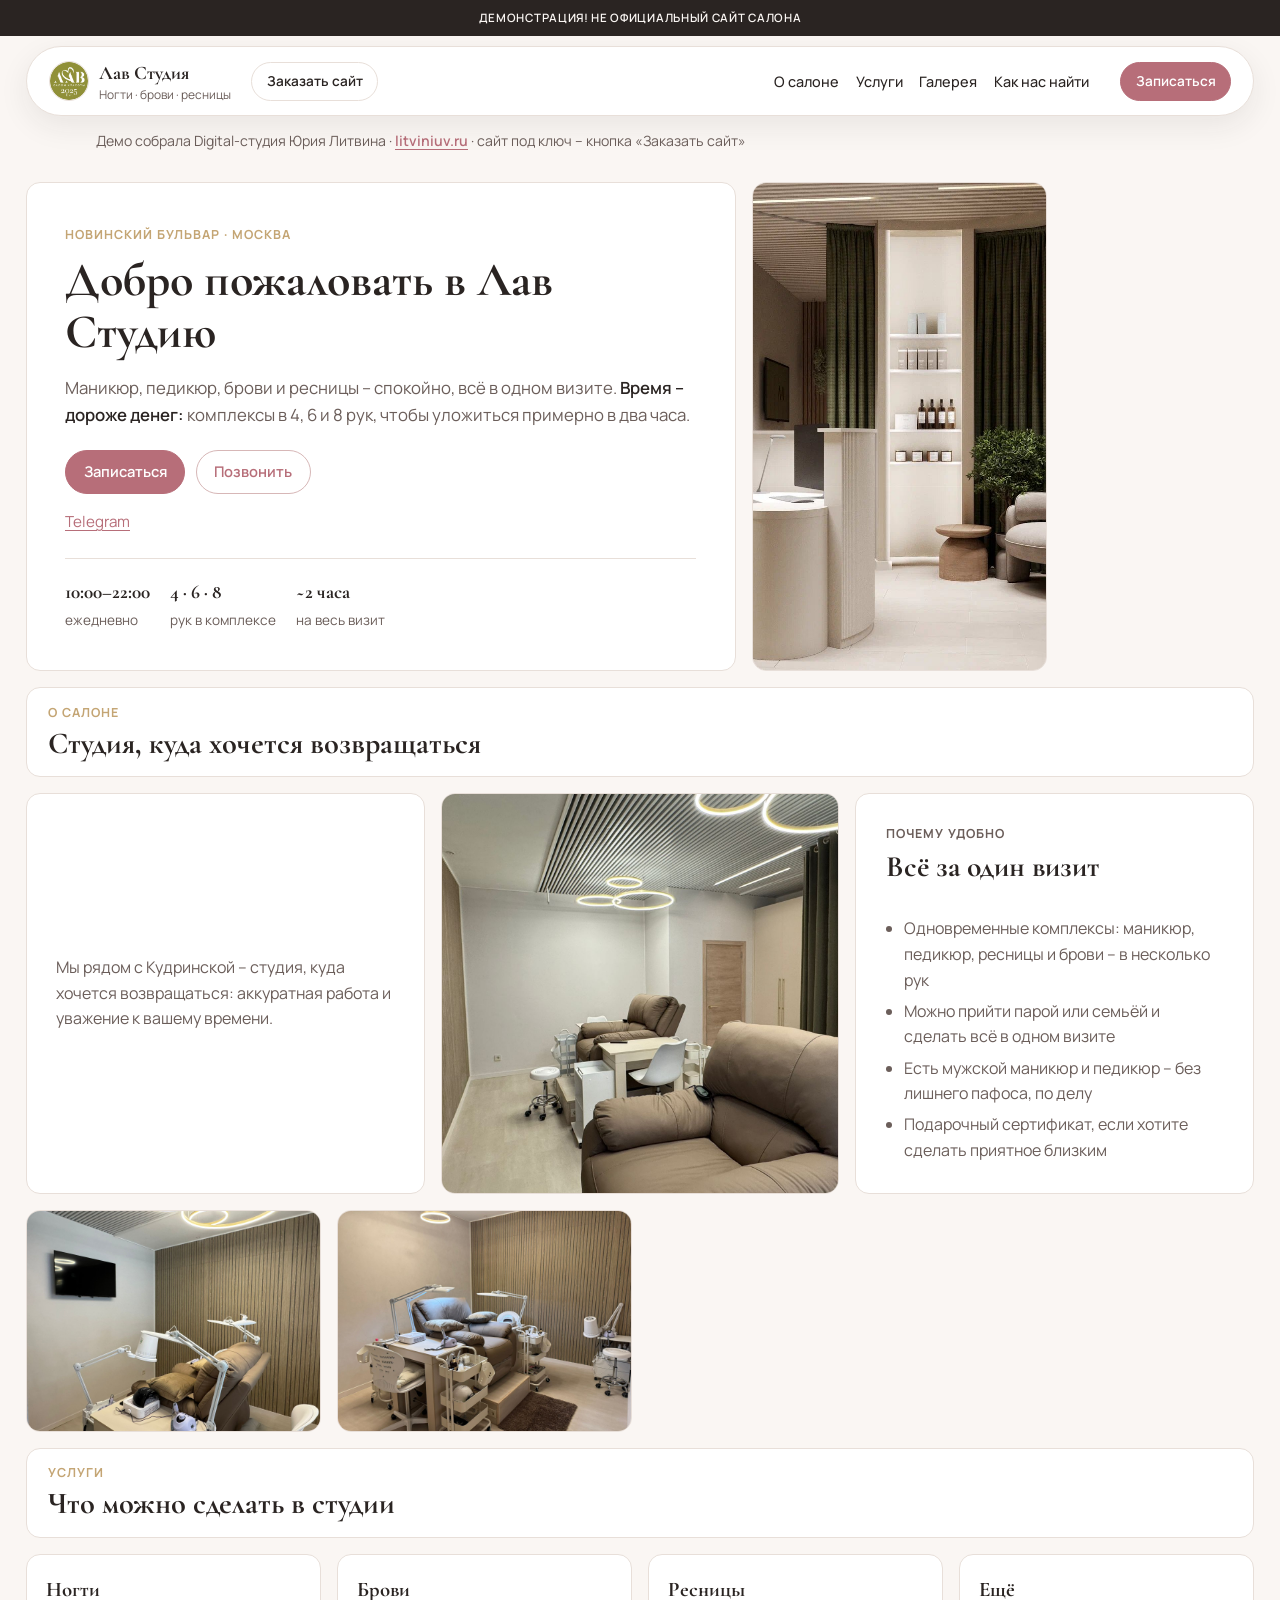
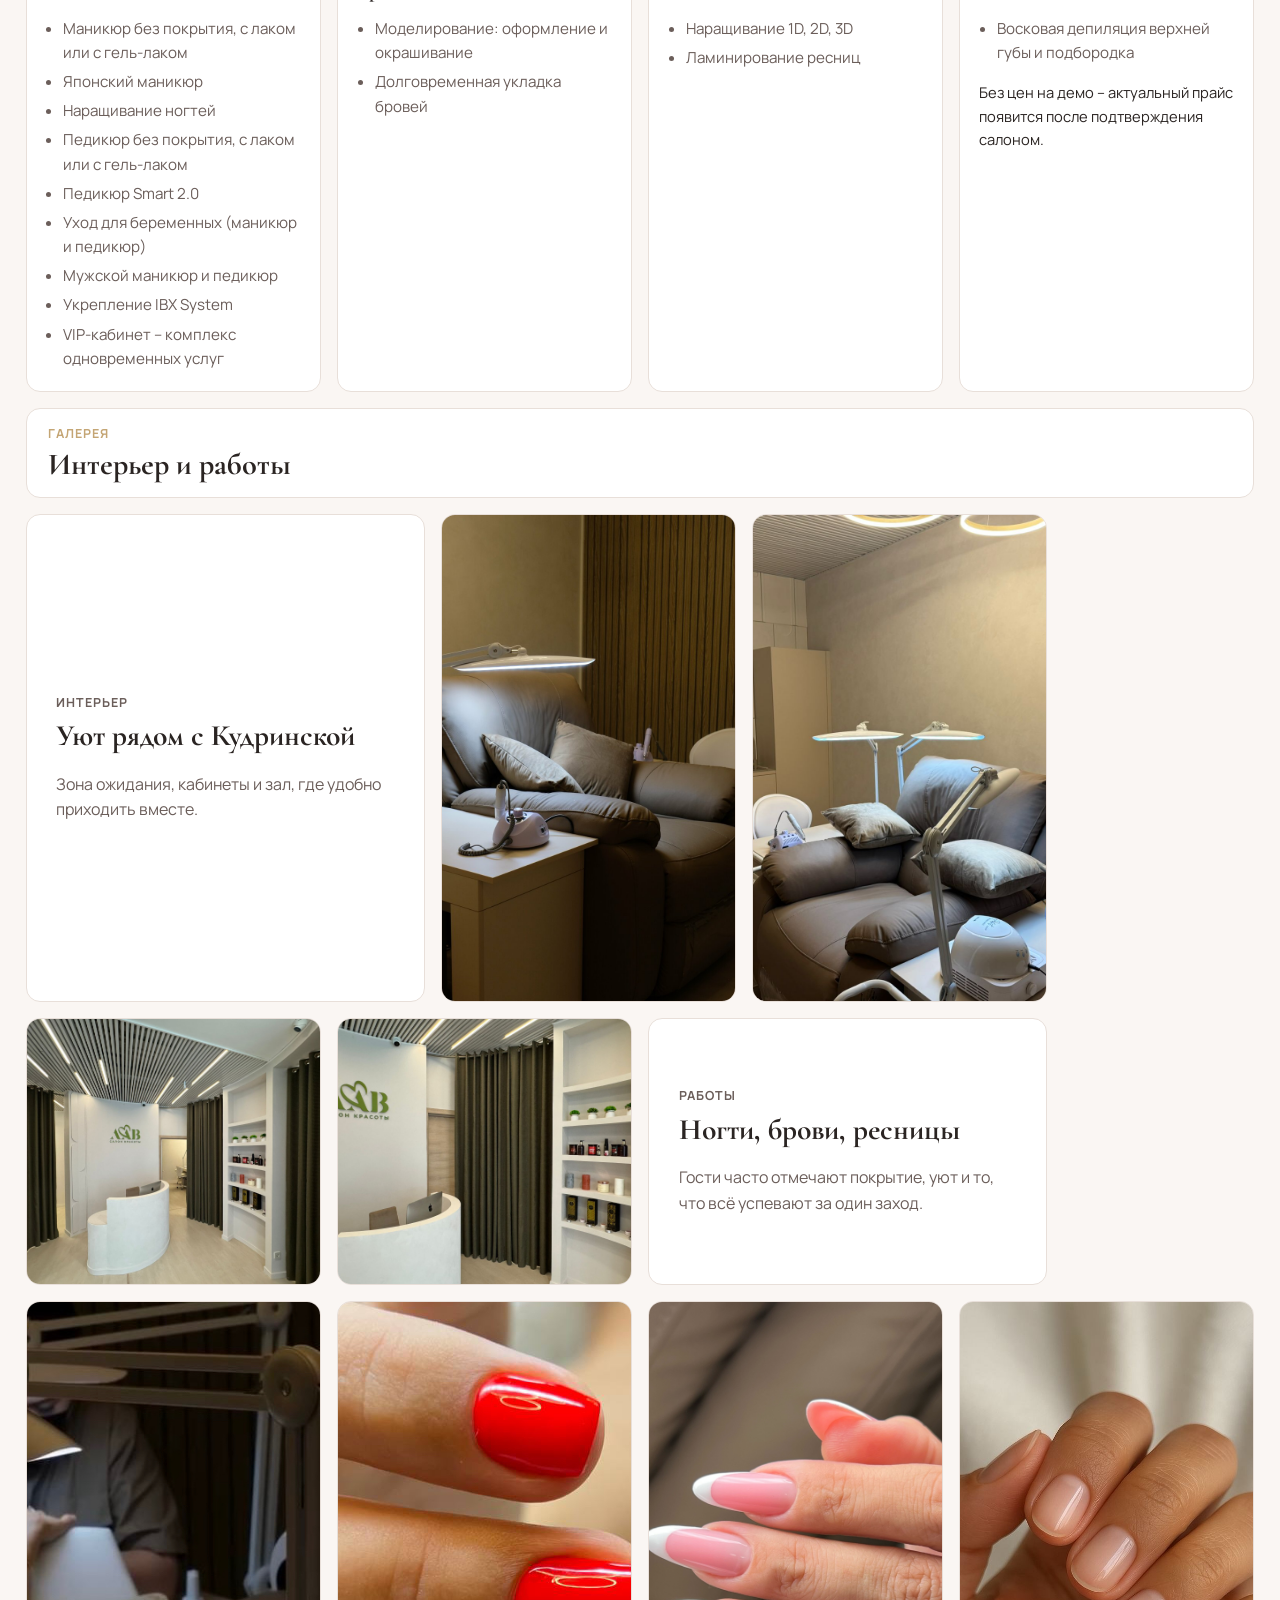
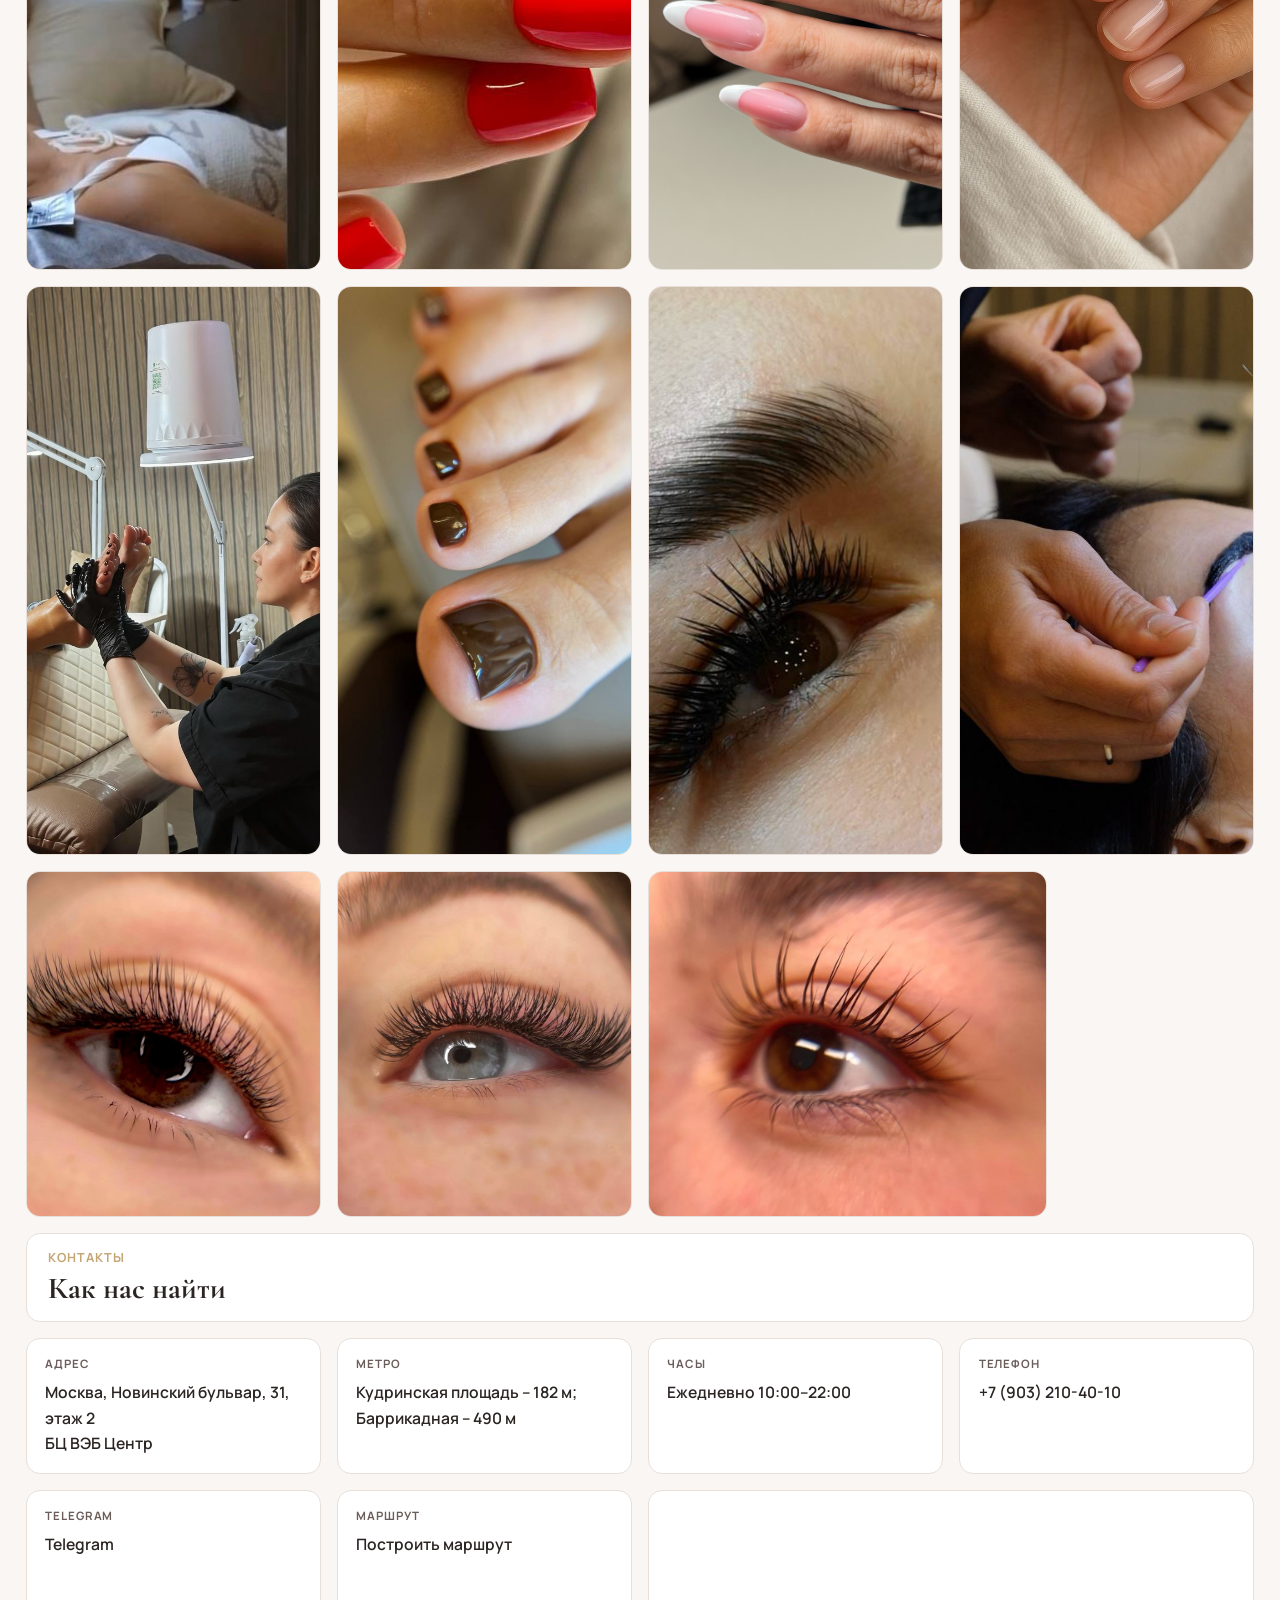
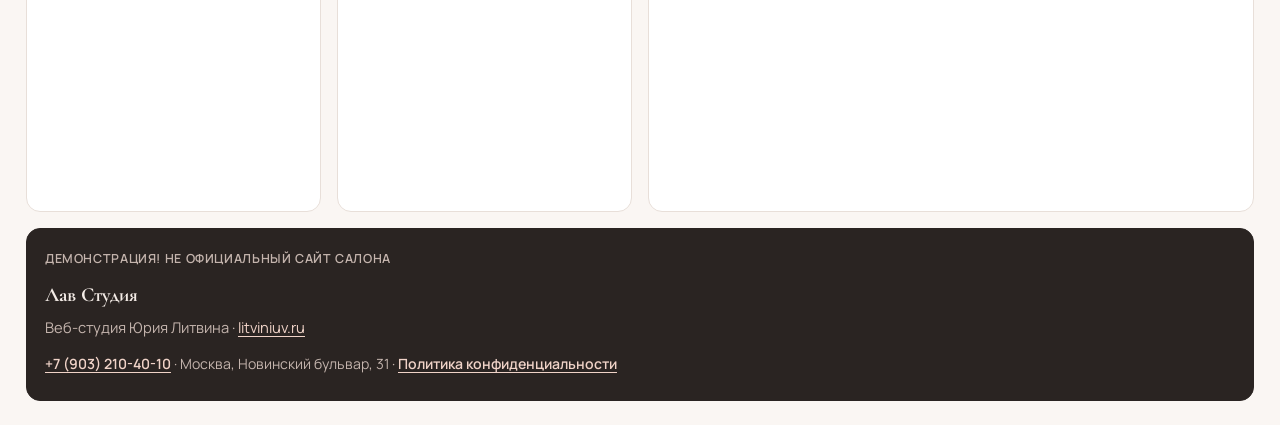
==== index.html @ 75344041 "Add Lav studio mosaic demo site Co-authored-by: litviniuv <litviniuv@users.noreply.github.com>" ====
<!DOCTYPE html>
<html lang="ru">
<head>
  <meta charset="utf-8">
  <meta name="viewport" content="width=device-width, initial-scale=1.0">
  <meta name="robots" content="noindex, nofollow">
  <title>Лав Студия – ногти, брови и ресницы на Новинском</title>
  <meta name="description" content="Лав Студия на Новинском бульваре, 31: маникюр, педикюр, брови и ресницы. Комплексы в 4, 6 и 8 рук – запись онлайн ежедневно 10:00–22:00.">
  <meta name="theme-color" content="#B76E79">

  <link rel="icon" sizes="any" href="logos/favicon.ico">
  <link rel="icon" type="image/png" sizes="32x32" href="logos/favicon-32x32.png">
  <link rel="apple-touch-icon" sizes="180x180" href="logos/apple-touch-icon.png">

  <link rel="preload" href="fonts/manrope-400.ttf" as="font" type="font/ttf" crossorigin>
  <link rel="preload" href="fonts/cormorant-garamond-700.ttf" as="font" type="font/ttf" crossorigin>
  <link rel="stylesheet" href="css/fonts.css">
  <link rel="stylesheet" href="css/styles.css">
</head>
<body class="t-mosaic">
  <a class="skip-link" href="#main">К содержанию</a>

  <div class="demo-strip" role="note">ДЕМОНСТРАЦИЯ! НЕ ОФИЦИАЛЬНЫЙ САЙТ САЛОНА</div>

  <header class="site-header">
    <div class="container header-inner">
      <a class="brand" href="#top" id="top">
        <img class="brand__logo" src="logos/logo.jpg" alt="Лав Студия" width="80" height="80">
        <span class="brand__text">
          <span class="brand__name">Лав Студия</span>
          <span class="brand__tag">Ногти · брови · ресницы</span>
        </span>
      </a>

      <a class="btn btn--ghost btn--sm btn-order-desktop" href="https://litviniuv.ru" rel="noopener noreferrer">Заказать сайт</a>

      <nav class="nav-desktop" aria-label="Основная навигация">
        <a href="#about">О салоне</a>
        <a href="#services">Услуги</a>
        <a href="#gallery">Галерея</a>
        <a href="#find-us">Как нас найти</a>
      </nav>

      <div class="header-actions">
        <a class="btn btn--primary btn--sm" href="https://dikidi.ru/1859659" rel="noopener noreferrer">Записаться</a>
        <button class="burger" type="button" aria-expanded="false" aria-controls="mobile-menu" aria-label="Открыть меню">
          <span></span><span></span><span></span>
        </button>
      </div>
    </div>

    <div class="container">
      <nav id="mobile-menu" class="nav-mobile" aria-label="Мобильное меню" hidden>
        <a href="https://litviniuv.ru" rel="noopener noreferrer">Заказать сайт</a>
        <a href="#about">О салоне</a>
        <a href="#services">Услуги</a>
        <a href="#gallery">Галерея</a>
        <a href="#find-us">Как нас найти</a>
        <a class="btn btn--primary" href="https://dikidi.ru/1859659" rel="noopener noreferrer">Записаться</a>
      </nav>
    </div>
  </header>

  <div class="who-built">
    <div class="container">
      Демо собрала Digital-студия Юрия Литвина ·
      <a href="https://litviniuv.ru" rel="noopener noreferrer">litviniuv.ru</a>
      · сайт под ключ – кнопка «Заказать сайт»
    </div>
  </div>

  <main id="main" class="mosaic">
    <article class="m-tile hero-tile">
      <p class="eyebrow">Новинский бульвар · Москва</p>
      <h1>Добро пожаловать в Лав Студию</h1>
      <p class="lede">
        Маникюр, педикюр, брови и ресницы – спокойно, всё в одном визите.
        <strong>Время – дороже денег:</strong> комплексы в 4, 6 и 8 рук, чтобы уложиться примерно в два часа.
      </p>
      <div class="hero__cta">
        <a class="btn btn--primary" href="https://dikidi.ru/1859659" rel="noopener noreferrer">Записаться</a>
        <a class="btn btn--soft" href="tel:+79032104010">Позвонить</a>
      </div>
      <div class="hero__links">
        <a href="https://t.me/lav_beautysalon" rel="noopener noreferrer">Telegram</a>
      </div>
      <div class="hero-facts">
        <div class="hero-fact"><b>10:00–22:00</b><span>ежедневно</span></div>
        <div class="hero-fact"><b>4 · 6 · 8</b><span>рук в комплексе</span></div>
        <div class="hero-fact"><b>~2 часа</b><span>на весь визит</span></div>
      </div>
    </article>
    <figure class="m-tile m-photo hero-visual">
      <img src="images/interior-01.jpg" alt="Зона ожидания салона Лав Студия" width="1280" height="960" fetchpriority="high">
    </figure>

    <div class="m-tile m-head" id="about">
      <p class="eyebrow">О салоне</p>
      <h2>Студия, куда хочется возвращаться</h2>
    </div>
    <article class="m-tile m-copy">
      <p class="lede">Мы рядом с Кудринской – студия, куда хочется возвращаться: аккуратная работа и уважение к вашему времени.</p>
    </article>
    <figure class="m-tile m-photo wide">
      <img src="images/interior-06.jpg" alt="Зал с двумя креслами" width="1600" height="1200" loading="lazy">
    </figure>
    <article class="m-tile m-copy">
      <p class="eyebrow">Почему удобно</p>
      <h2>Всё за один визит</h2>
      <ul>
        <li>Одновременные комплексы: маникюр, педикюр, ресницы и брови – в несколько рук</li>
        <li>Можно прийти парой или семьёй и сделать всё в одном визите</li>
        <li>Есть мужской маникюр и педикюр – без лишнего пафоса, по делу</li>
        <li>Подарочный сертификат, если хотите сделать приятное близким</li>
      </ul>
    </article>
    <figure class="m-tile m-photo">
      <img src="images/interior-04.jpg" alt="Кресло и экран" width="1600" height="1200" loading="lazy">
    </figure>
    <figure class="m-tile m-photo">
      <img src="images/interior-03.jpg" alt="Маникюр и педикюр" width="1600" height="1200" loading="lazy">
    </figure>

    <div class="m-tile m-head" id="services">
      <p class="eyebrow">Услуги</p>
      <h2>Что можно сделать в студии</h2>
    </div>
    <article class="m-tile m-service">
      <h3>Ногти</h3>
      <ul>
        <li>Маникюр без покрытия, с лаком или с гель-лаком</li>
        <li>Японский маникюр</li>
        <li>Наращивание ногтей</li>
        <li>Педикюр без покрытия, с лаком или с гель-лаком</li>
        <li>Педикюр Smart 2.0</li>
        <li>Уход для беременных (маникюр и педикюр)</li>
        <li>Мужской маникюр и педикюр</li>
        <li>Укрепление IBX System</li>
        <li>VIP-кабинет – комплекс одновременных услуг</li>
      </ul>
    </article>
    <article class="m-tile m-service">
      <h3>Брови</h3>
      <ul>
        <li>Моделирование: оформление и окрашивание</li>
        <li>Долговременная укладка бровей</li>
      </ul>
    </article>
    <article class="m-tile m-service">
      <h3>Ресницы</h3>
      <ul>
        <li>Наращивание 1D, 2D, 3D</li>
        <li>Ламинирование ресниц</li>
      </ul>
    </article>
    <article class="m-tile m-service">
      <h3>Ещё</h3>
      <ul>
        <li>Восковая депиляция верхней губы и подбородка</li>
      </ul>
      <p class="lede" style="margin-top:1rem;font-size:0.92rem">Без цен на демо – актуальный прайс появится после подтверждения салоном.</p>
    </article>

    <div class="m-tile m-head" id="gallery">
      <p class="eyebrow">Галерея</p>
      <h2>Интерьер и работы</h2>
    </div>

    <article class="m-tile m-copy">
      <p class="eyebrow">Интерьер</p>
      <h2>Уют рядом с Кудринской</h2>
      <p class="lede">Зона ожидания, кабинеты и зал, где удобно приходить вместе.</p>
    </article>
    <figure class="m-tile m-photo">
      <img src="images/interior-02.jpg" alt="Рабочее место" width="853" height="1280" loading="lazy">
      <figcaption>Рабочее место</figcaption>
    </figure>
    <figure class="m-tile m-photo">
      <img src="images/interior-05.jpg" alt="Кабинет" width="1600" height="1200" loading="lazy">
      <figcaption>Кабинет</figcaption>
    </figure>
    <figure class="m-tile m-photo">
      <img src="images/interior-07.jpg" alt="Ресепшен" width="1600" height="1200" loading="lazy">
      <figcaption>Ресепшен</figcaption>
    </figure>
    <figure class="m-tile m-photo">
      <img src="images/interior-08.jpg" alt="Интерьер студии" width="1600" height="1200" loading="lazy">
      <figcaption>Интерьер студии</figcaption>
    </figure>

    <article class="m-tile m-copy span-2">
      <p class="eyebrow">Работы</p>
      <h2>Ногти, брови, ресницы</h2>
      <p class="lede">Гости часто отмечают покрытие, уют и то, что всё успевают за один заход.</p>
    </article>
    <figure class="m-tile m-photo tall">
      <img src="images/work-01-complex.jpg" alt="VIP-кабинет, комплекс" width="590" height="592" loading="lazy">
      <figcaption>VIP-кабинет · комплекс</figcaption>
    </figure>
    <figure class="m-tile m-photo">
      <img src="images/work-04-manicure-gel.jpg" alt="Маникюр с гель-лаком" width="720" height="722" loading="lazy">
      <figcaption>Маникюр с гель-лаком</figcaption>
    </figure>
    <figure class="m-tile m-photo">
      <img src="images/work-07-nails-ext.jpg" alt="Наращивание ногтей, френч" width="1440" height="2560" loading="lazy">
      <figcaption>Наращивание ногтей · френч</figcaption>
    </figure>
    <figure class="m-tile m-photo">
      <img src="images/work-11-manicure-japan.jpg" alt="Японский маникюр" width="736" height="1104" loading="lazy">
      <figcaption>Японский маникюр</figcaption>
    </figure>
    <figure class="m-tile m-photo">
      <img src="images/work-05-pedicure-smart.jpg" alt="Педикюр Smart 2.0 с гель-лаком" width="768" height="1024" loading="lazy">
      <figcaption>Педикюр Smart 2.0 с гель-лаком</figcaption>
    </figure>
    <figure class="m-tile m-photo">
      <img src="images/work-08-pedicure-gel.jpg" alt="Педикюр с гель-лаком" width="720" height="1280" loading="lazy">
      <figcaption>Педикюр с гель-лаком</figcaption>
    </figure>
    <figure class="m-tile m-photo">
      <img src="images/work-02-brows-lam.jpg" alt="Долговременная укладка бровей" width="646" height="644" loading="lazy">
      <figcaption>Долговременная укладка бровей</figcaption>
    </figure>
    <figure class="m-tile m-photo">
      <img src="images/work-03-brows-model.jpg" alt="Моделирование бровей" width="852" height="854" loading="lazy">
      <figcaption>Моделирование бровей</figcaption>
    </figure>
    <figure class="m-tile m-photo">
      <img src="images/work-06-lashes-1d.jpg" alt="Наращивание ресниц 1D" width="1280" height="989" loading="lazy">
      <figcaption>Наращивание ресниц 1D</figcaption>
    </figure>
    <figure class="m-tile m-photo">
      <img src="images/work-10-lashes-2d.jpg" alt="Наращивание ресниц 2D" width="1280" height="1097" loading="lazy">
      <figcaption>Наращивание ресниц 2D</figcaption>
    </figure>
    <figure class="m-tile m-photo wide">
      <img src="images/work-09-lashes-lam.jpg" alt="Ламинирование ресниц" width="1097" height="823" loading="lazy">
      <figcaption>Ламинирование ресниц</figcaption>
    </figure>

    <div class="m-tile m-head" id="find-us">
      <p class="eyebrow">Контакты</p>
      <h2>Как нас найти</h2>
    </div>
    <article class="m-tile m-fact">
      <b>Адрес</b>
      <span class="val">Москва, Новинский бульвар, 31, этаж 2<br>БЦ ВЭБ Центр</span>
    </article>
    <article class="m-tile m-fact">
      <b>Метро</b>
      <span class="val">Кудринская площадь – 182 м; Баррикадная – 490 м</span>
    </article>
    <article class="m-tile m-fact">
      <b>Часы</b>
      <span class="val">Ежедневно 10:00–22:00</span>
    </article>
    <article class="m-tile m-fact">
      <b>Телефон</b>
      <a class="val" href="tel:+79032104010">+7 (903) 210-40-10</a>
    </article>
    <article class="m-tile m-fact">
      <b>Telegram</b>
      <a class="val" href="https://t.me/lav_beautysalon" rel="noopener noreferrer">Telegram</a>
    </article>
    <article class="m-tile m-fact">
      <b>Маршрут</b>
      <a class="val" href="https://yandex.ru/maps/org/lav_studiya/202141686630" rel="noopener noreferrer" target="_blank">Построить маршрут</a>
    </article>

    <div class="m-tile m-map" aria-label="Карта проезда">
      <iframe
        title="Лав Студия на Яндекс Картах"
        src="https://yandex.ru/map-widget/v1/?oid=202141686630&amp;ol=biz&amp;lang=ru_RU"
        width="560"
        height="400"
        loading="lazy"
        allowfullscreen></iframe>
    </div>

    <footer class="m-tile m-foot" role="contentinfo">
      <p class="footer-demo">ДЕМОНСТРАЦИЯ! НЕ ОФИЦИАЛЬНЫЙ САЙТ САЛОНА</p>
      <p class="footer-brand">Лав Студия</p>
      <p class="footer-studio">Веб-студия Юрия Литвина · <a href="https://litviniuv.ru" rel="noopener noreferrer">litviniuv.ru</a></p>
      <p class="footer-meta">
        <a href="tel:+79032104010">+7 (903) 210-40-10</a>
        · Москва, Новинский бульвар, 31
        · <a href="privacy-policy/">Политика конфиденциальности</a>
      </p>
    </footer>
  </main>

  <script src="js/main.js" defer></script>
</body>
</html>
---- css/fonts.css ----
/* Self-hosted: Cormorant Garamond (display) + Manrope (body) */

@font-face {
  font-family: "Cormorant Garamond";
  font-style: normal;
  font-weight: 600;
  font-display: swap;
  src: url("../fonts/cormorant-garamond-600.ttf") format("truetype");
}

@font-face {
  font-family: "Cormorant Garamond";
  font-style: normal;
  font-weight: 700;
  font-display: swap;
  src: url("../fonts/cormorant-garamond-700.ttf") format("truetype");
}

@font-face {
  font-family: "Manrope";
  font-style: normal;
  font-weight: 400;
  font-display: swap;
  src: url("../fonts/manrope-400.ttf") format("truetype");
}

@font-face {
  font-family: "Manrope";
  font-style: normal;
  font-weight: 500;
  font-display: swap;
  src: url("../fonts/manrope-500.ttf") format("truetype");
}

@font-face {
  font-family: "Manrope";
  font-style: normal;
  font-weight: 600;
  font-display: swap;
  src: url("../fonts/manrope-600.ttf") format("truetype");
}

@font-face {
  font-family: "Manrope";
  font-style: normal;
  font-weight: 700;
  font-display: swap;
  src: url("../fonts/manrope-700.ttf") format("truetype");
}

:root {
  --font-display: "Cormorant Garamond", "Times New Roman", Times, Georgia, serif;
  --font-body: "Manrope", system-ui, -apple-system, "Segoe UI", Roboto, "Helvetica Neue", Arial, sans-serif;
}
---- css/styles.css ----
/* Лав Студия · site-3 · mosaic (photo + copy tiles) */

:root {
  --bg: #faf6f3;
  --surface: #ffffff;
  --text: #2a2422;
  --muted: #6b5e5a;
  --primary: #b76e79;
  --primary-hover: #9a5a64;
  --accent: #c4a574;
  --line: #e8dfd9;
  --shadow: 0 10px 30px rgba(42, 36, 34, 0.08);
  --radius: 16px;
  --radius-sm: 10px;
  --radius-md: 14px;
  --header-h: 4.25rem;
  --demo-h: 2.25rem;
  --focus: 0 0 0 3px rgba(183, 110, 121, 0.45);
}

*,
*::before,
*::after { box-sizing: border-box; }

html {
  scroll-behavior: smooth;
  scroll-padding-top: 6rem;
}

body {
  margin: 0;
  font-family: var(--font-body);
  font-size: 1rem;
  line-height: 1.6;
  color: var(--text);
  background: var(--bg);
  overflow-x: hidden;
}

body.is-menu-open { overflow: hidden; }

img { max-width: 100%; height: auto; display: block; }

a {
  color: var(--primary);
  text-decoration-thickness: 1px;
  text-underline-offset: 0.18em;
}
a:hover { color: var(--primary-hover); }

:focus { outline: none; }
:focus-visible {
  outline: none;
  box-shadow: var(--focus);
  border-radius: 4px;
}

.skip-link {
  position: absolute;
  left: -9999px;
  top: 0;
  z-index: 1000;
  background: var(--text);
  color: #fff;
  padding: 0.5rem 1rem;
}
.skip-link:focus { left: 0.5rem; top: 0.5rem; }

.container {
  width: min(100% - 2rem, 68rem);
  margin-inline: auto;
}

.demo-strip {
  position: sticky;
  top: 0;
  z-index: 100;
  min-height: var(--demo-h);
  display: flex;
  align-items: center;
  justify-content: center;
  padding: 0.4rem 0.75rem;
  background: #2a2422;
  color: #faf6f3;
  font-size: 0.72rem;
  font-weight: 600;
  letter-spacing: 0.06em;
  text-transform: uppercase;
  text-align: center;
  line-height: 1.3;
}

.site-header {
  position: sticky;
  top: var(--demo-h);
  z-index: 50;
  background: rgba(250, 246, 243, 0.94);
  backdrop-filter: blur(10px);
  border-bottom: 1px solid var(--line);
}

.header-inner {
  display: flex;
  align-items: center;
  justify-content: space-between;
  gap: 0.75rem;
  min-height: var(--header-h);
  padding-block: 0.55rem;
}

.brand {
  display: flex;
  align-items: center;
  gap: 0.65rem;
  min-width: 0;
  color: inherit;
  text-decoration: none;
}
.brand:hover { color: inherit; }

.brand__logo {
  width: 2.5rem;
  height: 2.5rem;
  border-radius: 50%;
  object-fit: cover;
  background: var(--surface);
  border: 1px solid var(--line);
  flex-shrink: 0;
}

.brand__name {
  font-family: var(--font-display);
  font-weight: 700;
  font-size: 1.2rem;
  line-height: 1.15;
}

.brand__tag {
  display: none;
  color: var(--muted);
  font-size: 0.75rem;
  line-height: 1.2;
  margin-top: 0.1rem;
}

.header-actions {
  display: flex;
  align-items: center;
  gap: 0.5rem;
  flex-shrink: 0;
}

.nav-desktop { display: none; }
.nav-desktop a {
  color: var(--text);
  text-decoration: none;
  font-size: 0.9rem;
  font-weight: 500;
  padding: 0.35rem 0.45rem;
}
.nav-desktop a:hover { color: var(--primary); }

.btn {
  display: inline-flex;
  align-items: center;
  justify-content: center;
  gap: 0.4rem;
  min-height: 2.75rem;
  padding: 0.55rem 1.1rem;
  border-radius: 999px;
  border: 1px solid transparent;
  font: inherit;
  font-weight: 600;
  font-size: 0.92rem;
  line-height: 1.2;
  text-decoration: none;
  cursor: pointer;
  transition: background 0.15s ease, color 0.15s ease, border-color 0.15s ease;
}
.btn:hover { text-decoration: none; }

.btn--primary {
  background: var(--primary);
  color: #fff;
  border-color: var(--primary);
}
.btn--primary:hover {
  background: var(--primary-hover);
  border-color: var(--primary-hover);
  color: #fff;
}

.btn--ghost {
  background: transparent;
  color: var(--text);
  border-color: var(--line);
}
.btn--ghost:hover {
  border-color: var(--accent);
  color: var(--text);
  background: #fff;
}

.btn--soft {
  background: #fff;
  color: var(--primary);
  border-color: color-mix(in srgb, var(--primary) 35%, var(--line));
}
.btn--soft:hover {
  background: #fff8f7;
  color: var(--primary-hover);
}

.btn--sm {
  min-height: 2.4rem;
  padding: 0.4rem 0.9rem;
  font-size: 0.85rem;
}

.btn-order-desktop { display: none; }

.burger {
  width: 2.75rem;
  height: 2.75rem;
  border: 1px solid var(--line);
  border-radius: 999px;
  background: #fff;
  display: inline-flex;
  flex-direction: column;
  align-items: center;
  justify-content: center;
  gap: 5px;
  cursor: pointer;
  padding: 0;
}
.burger span {
  display: block;
  width: 1.1rem;
  height: 2px;
  background: var(--text);
  border-radius: 1px;
  transition: transform 0.2s ease, opacity 0.2s ease;
}
.burger[aria-expanded="true"] span:nth-child(1) { transform: translateY(7px) rotate(45deg); }
.burger[aria-expanded="true"] span:nth-child(2) { opacity: 0; }
.burger[aria-expanded="true"] span:nth-child(3) { transform: translateY(-7px) rotate(-45deg); }

.nav-mobile {
  display: none;
  border-top: 1px solid var(--line);
  background: var(--bg);
  padding: 0.75rem 0 1.25rem;
}
.nav-mobile.is-open { display: block; }
.nav-mobile a {
  display: block;
  padding: 0.85rem 0;
  color: var(--text);
  text-decoration: none;
  font-weight: 500;
  border-bottom: 1px solid var(--line);
}
.nav-mobile a:hover { color: var(--primary); }
.nav-mobile .btn { width: 100%; margin-top: 1rem; }

.who-built {
  padding: 0.85rem 0;
  border-bottom: 1px solid var(--line);
  background: #fff;
  font-size: 0.88rem;
  color: var(--muted);
}
.who-built a { font-weight: 600; }

.section__eyebrow,
.eyebrow {
  display: inline-block;
  margin: 0 0 0.6rem;
  color: var(--accent);
  font-size: 0.78rem;
  font-weight: 700;
  letter-spacing: 0.08em;
  text-transform: uppercase;
}

.section__title {
  margin: 0 0 1rem;
  font-family: var(--font-display);
  font-size: clamp(1.75rem, 4vw, 2.4rem);
  font-weight: 700;
  line-height: 1.15;
}

/* Mosaic grid: mobile single column */
.mosaic {
  display: grid;
  grid-template-columns: 1fr;
  gap: 0.85rem;
  padding: 1rem 0 1.5rem;
  width: min(100% - 2rem, 100rem);
  margin-inline: auto;
}

.m-tile {
  margin: 0;
  background: var(--surface);
  border: 1px solid var(--line);
  border-radius: var(--radius-md);
  overflow: hidden;
  min-width: 0;
}

.m-head {
  padding: 1rem 1.2rem;
  display: flex;
  flex-direction: column;
  justify-content: center;
  gap: 0.25rem;
  scroll-margin-top: 6rem;
}
.m-head .eyebrow { margin-bottom: 0; }
.m-head h2 {
  margin: 0;
  font-family: var(--font-display);
  font-size: clamp(1.4rem, 4vw, 1.9rem);
  font-weight: 700;
  line-height: 1.15;
}

.hero-tile {
  padding: clamp(1.4rem, 4vw, 2.4rem);
}
.hero-tile h1 {
  margin: 0 0 1rem;
  font-family: var(--font-display);
  font-size: clamp(2rem, 7vw, 3rem);
  font-weight: 700;
  line-height: 1.08;
}
.hero-tile .lede {
  margin: 0 0 1.35rem;
  color: var(--muted);
  font-size: 1.05rem;
}
.hero-tile .lede strong { color: var(--text); font-weight: 600; }

.hero__cta {
  display: flex;
  flex-wrap: wrap;
  gap: 0.65rem;
  margin-bottom: 1rem;
}

.hero__links {
  display: flex;
  flex-wrap: wrap;
  gap: 0.75rem 1.25rem;
  font-size: 0.95rem;
}

.hero-facts {
  display: flex;
  flex-wrap: wrap;
  gap: 1rem 1.25rem;
  margin-top: 1.5rem;
  padding-top: 1.1rem;
  border-top: 1px solid var(--line);
}
.hero-fact b {
  display: block;
  font-family: var(--font-display);
  font-size: 1.2rem;
  font-weight: 700;
}
.hero-fact span {
  display: block;
  font-size: 0.85rem;
  color: var(--muted);
  margin-top: 0.15rem;
}

.m-photo {
  min-height: 200px;
}
.m-photo img {
  width: 100%;
  height: 100%;
  min-height: 200px;
  object-fit: cover;
  background: #efe8e3;
}
.m-photo.tall img { min-height: 260px; }
.m-photo figcaption {
  padding: 0.65rem 0.85rem 0.85rem;
  font-size: 0.85rem;
  color: var(--muted);
}

.m-copy {
  padding: clamp(1.25rem, 3vw, 1.85rem);
  display: flex;
  flex-direction: column;
  justify-content: center;
}
.m-copy h2 {
  margin: 0 0 0.75rem;
  font-family: var(--font-display);
  font-size: clamp(1.35rem, 3.5vw, 1.85rem);
  font-weight: 700;
}
.m-copy .lede,
.m-copy p {
  margin: 0;
  color: var(--muted);
}
.m-copy ul {
  margin: 0.85rem 0 0;
  padding-left: 1.1rem;
  color: var(--muted);
}
.m-copy li + li { margin-top: 0.35rem; }

.m-service {
  padding: 1.15rem 1.2rem 1.25rem;
}
.m-service h3 {
  margin: 0 0 0.65rem;
  font-family: var(--font-display);
  font-size: 1.3rem;
  font-weight: 700;
}
.m-service ul {
  margin: 0;
  padding-left: 1.1rem;
  color: var(--muted);
  font-size: 0.95rem;
}
.m-service li + li { margin-top: 0.3rem; }

.m-fact {
  padding: 1rem 1.15rem;
}
.m-fact b {
  display: block;
  font-size: 0.72rem;
  letter-spacing: 0.08em;
  text-transform: uppercase;
  color: var(--muted);
  margin-bottom: 0.4rem;
}
.m-fact .val,
.m-fact a.val {
  font-size: 0.98rem;
  font-weight: 600;
  color: var(--text);
  text-decoration: none;
}
.m-fact a.val:hover { color: var(--primary); }

.m-book {
  padding: clamp(1.25rem, 3vw, 1.75rem);
  text-align: center;
  background: linear-gradient(160deg, #fff 0%, #fff8f5 100%);
}
.m-book p {
  margin: 0 0 1rem;
  color: var(--muted);
}

.m-map {
  min-height: 260px;
}
.m-map iframe {
  display: block;
  width: 100%;
  height: 100%;
  min-height: 260px;
  border: 0;
}

.m-foot {
  padding: 1.25rem 1.15rem 1.5rem;
  background: #2a2422;
  color: #f3ebe6;
  border-color: #2a2422;
}
.m-foot a { color: #f0d3c8; }
.m-foot a:hover { color: #fff; }
.footer-demo {
  margin: 0 0 0.65rem;
  font-size: 0.78rem;
  letter-spacing: 0.05em;
  text-transform: uppercase;
  font-weight: 600;
  color: #c4b4ad;
}
.footer-brand {
  margin: 0 0 0.3rem;
  font-family: var(--font-display);
  font-size: 1.25rem;
  font-weight: 700;
}
.footer-studio {
  margin: 0 0 0.85rem;
  color: #c4b4ad;
  font-size: 0.92rem;
}
.footer-meta {
  margin: 0;
  font-size: 0.88rem;
  color: #c4b4ad;
}
.footer-meta a { font-weight: 600; }

.page-simple {
  min-height: 70vh;
  display: grid;
  align-content: center;
  padding: 3rem 0;
}
.page-simple h1 {
  margin: 0 0 0.75rem;
  font-family: var(--font-display);
  font-size: clamp(1.8rem, 5vw, 2.4rem);
}
.page-simple p {
  margin: 0 0 1.25rem;
  color: var(--muted);
  max-width: 36rem;
}

@media (min-width: 480px) {
  .brand__tag { display: block; }
  .mosaic {
    grid-template-columns: repeat(2, minmax(0, 1fr));
  }
  .m-head,
  .hero-tile,
  .m-book,
  .m-map,
  .m-foot { grid-column: span 2; }
  .m-copy.span-2 { grid-column: span 2; }
}

@media (min-width: 768px) {
  .mosaic {
    grid-template-columns: repeat(6, minmax(0, 1fr));
    gap: 1rem;
  }
  .m-head { grid-column: span 6; }
  .hero-tile { grid-column: span 4; }
  .hero-visual { grid-column: span 2; min-height: 100%; }
  .hero-visual img { min-height: 100%; height: 100%; }
  .m-copy { grid-column: span 3; }
  .m-copy.span-2 { grid-column: span 3; }
  .m-photo { grid-column: span 2; }
  .m-photo.wide { grid-column: span 3; }
  .m-photo.tall { grid-column: span 2; }
  .m-service { grid-column: span 3; }
  .m-fact { grid-column: span 2; }
  .m-book { grid-column: span 3; }
  .m-map { grid-column: span 3; min-height: 300px; }
  .m-map iframe { min-height: 300px; }
  .m-foot { grid-column: span 6; }
}

@media (min-width: 1024px) {
  .burger { display: none; }
  .btn-order-desktop { display: inline-flex; flex-shrink: 0; margin-left: 0.5rem; }
  .nav-desktop {
    display: flex;
    align-items: center;
    gap: 0.15rem;
    margin-left: auto;
    margin-right: 0.75rem;
  }

  .site-header {
    width: min(1600px, calc(100% - 2 * clamp(1rem, 2vw, 2rem)));
    margin: 0.65rem auto 0;
    top: calc(var(--demo-h) + 0.35rem);
    border: 1px solid var(--line);
    border-radius: 999px;
    box-shadow: var(--shadow);
    background: var(--surface);
    backdrop-filter: none;
  }
  .site-header .container { width: 100%; }
  .header-inner {
    padding-inline: 1.4rem;
    width: 100%;
  }
  .nav-mobile { display: none !important; }

  .who-built { border-bottom: 0; background: transparent; }

  .mosaic {
    grid-template-columns: repeat(12, minmax(0, 1fr));
    gap: 1rem;
    max-width: 1600px;
    padding: 1rem clamp(1rem, 2vw, 2rem) 1.5rem;
    width: 100%;
  }

  .m-head { grid-column: span 12; padding: 0.9rem 1.35rem; }
  .hero-tile { grid-column: span 7; }
  .hero-visual { grid-column: span 5; min-height: 360px; }
  .hero-visual img { min-height: 360px; }

  .m-copy { grid-column: span 4; }
  .m-copy.span-2 { grid-column: span 4; }
  .m-photo { grid-column: span 3; min-height: 200px; }
  .m-photo.wide { grid-column: span 4; }
  .m-photo.tall { grid-column: span 3; }
  .m-photo.span-4 { grid-column: span 4; }
  .m-photo.span-6 { grid-column: span 6; }

  .m-service { grid-column: span 3; }
  .m-fact { grid-column: span 3; }
  .m-book { grid-column: span 6; }
  .m-map { grid-column: span 6; min-height: 320px; }
  .m-map iframe { min-height: 320px; }
  .m-foot { grid-column: span 12; }
}

@media (prefers-reduced-motion: reduce) {
  html { scroll-behavior: auto; }
  *, *::before, *::after {
    transition: none !important;
    animation: none !important;
  }
}
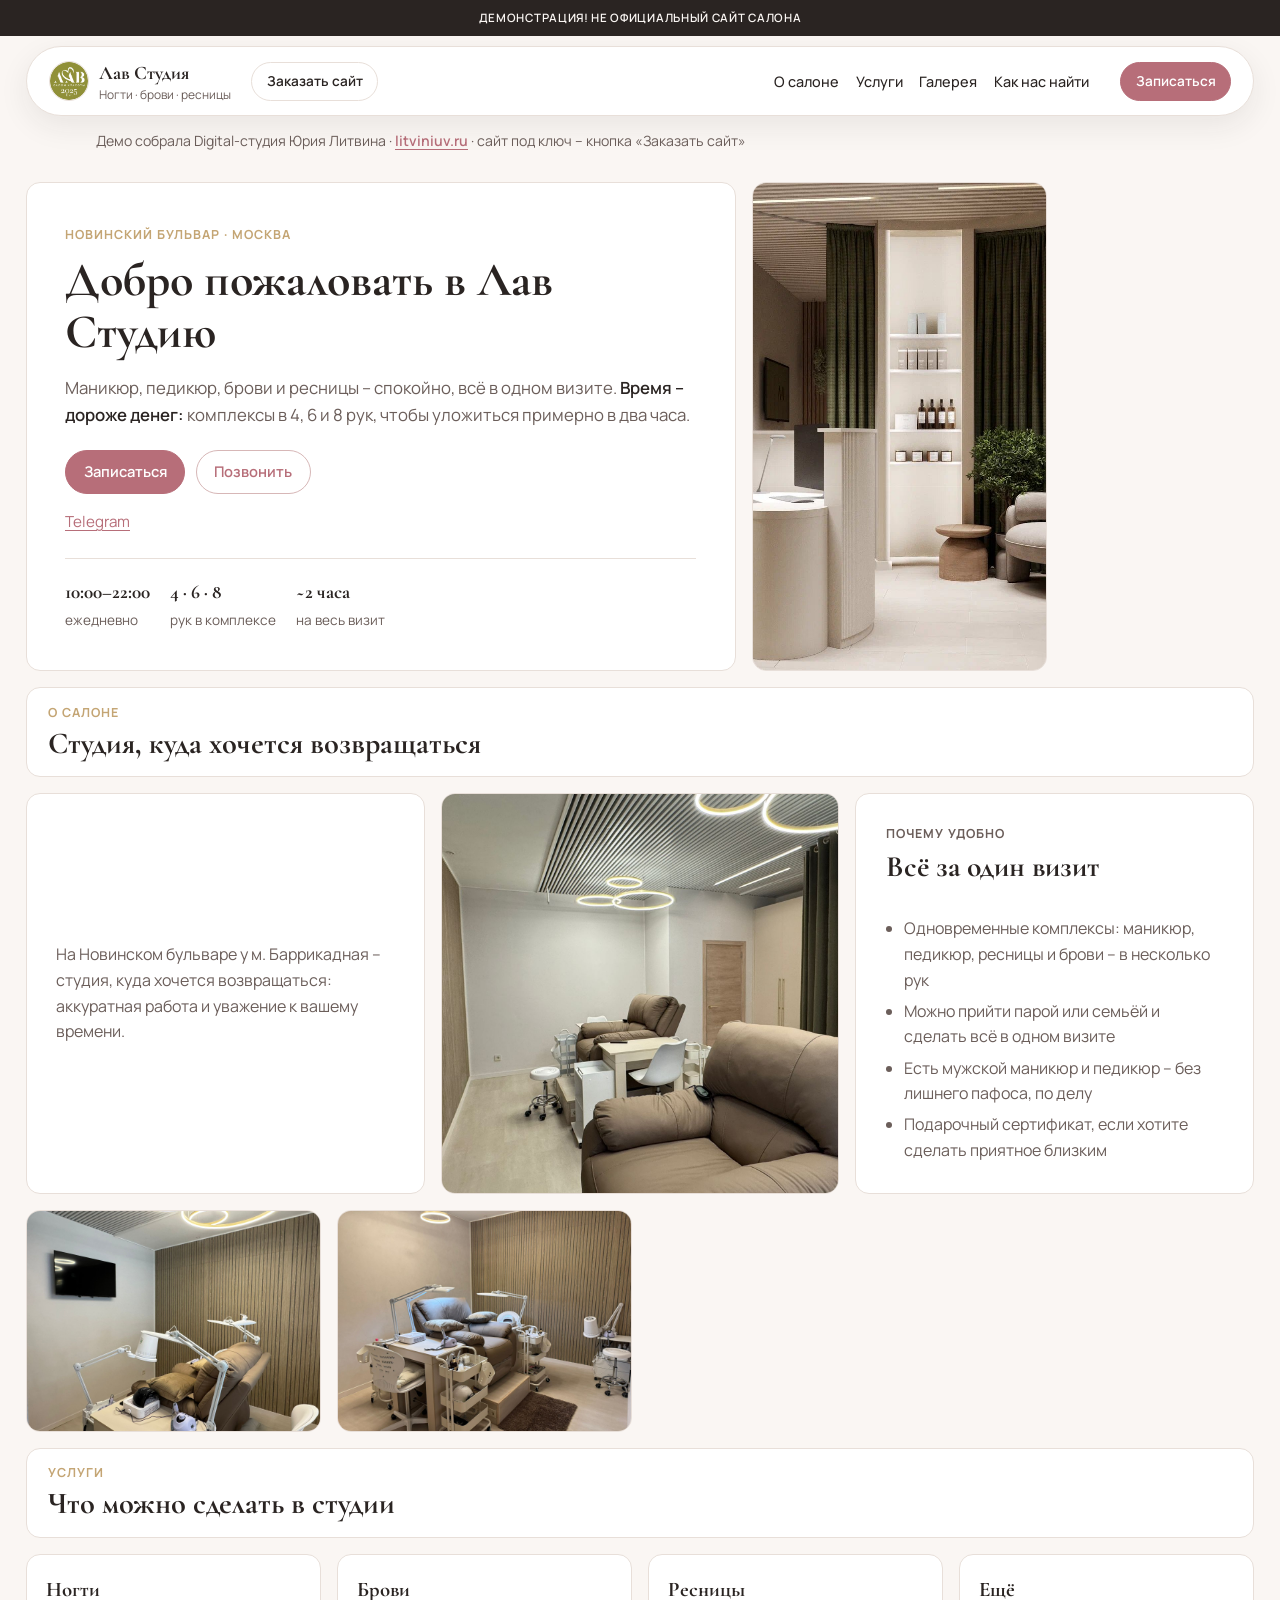
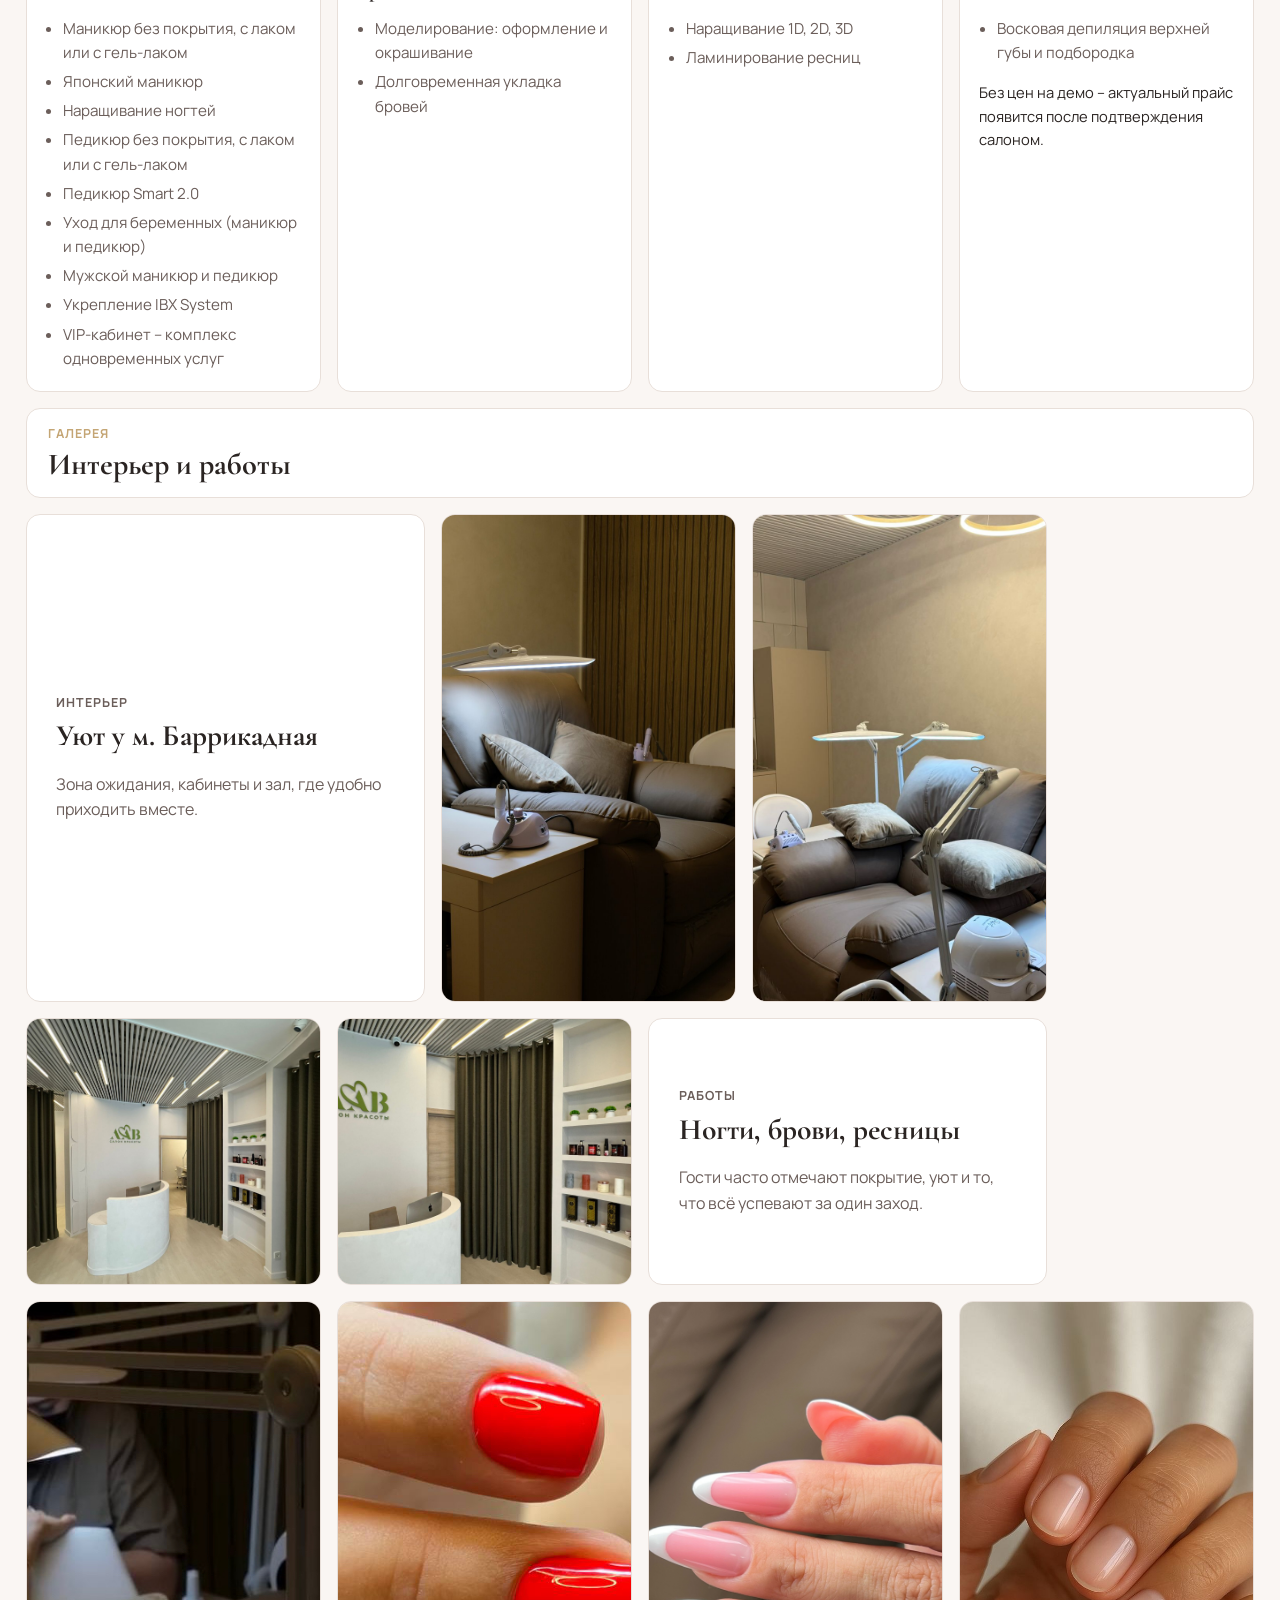
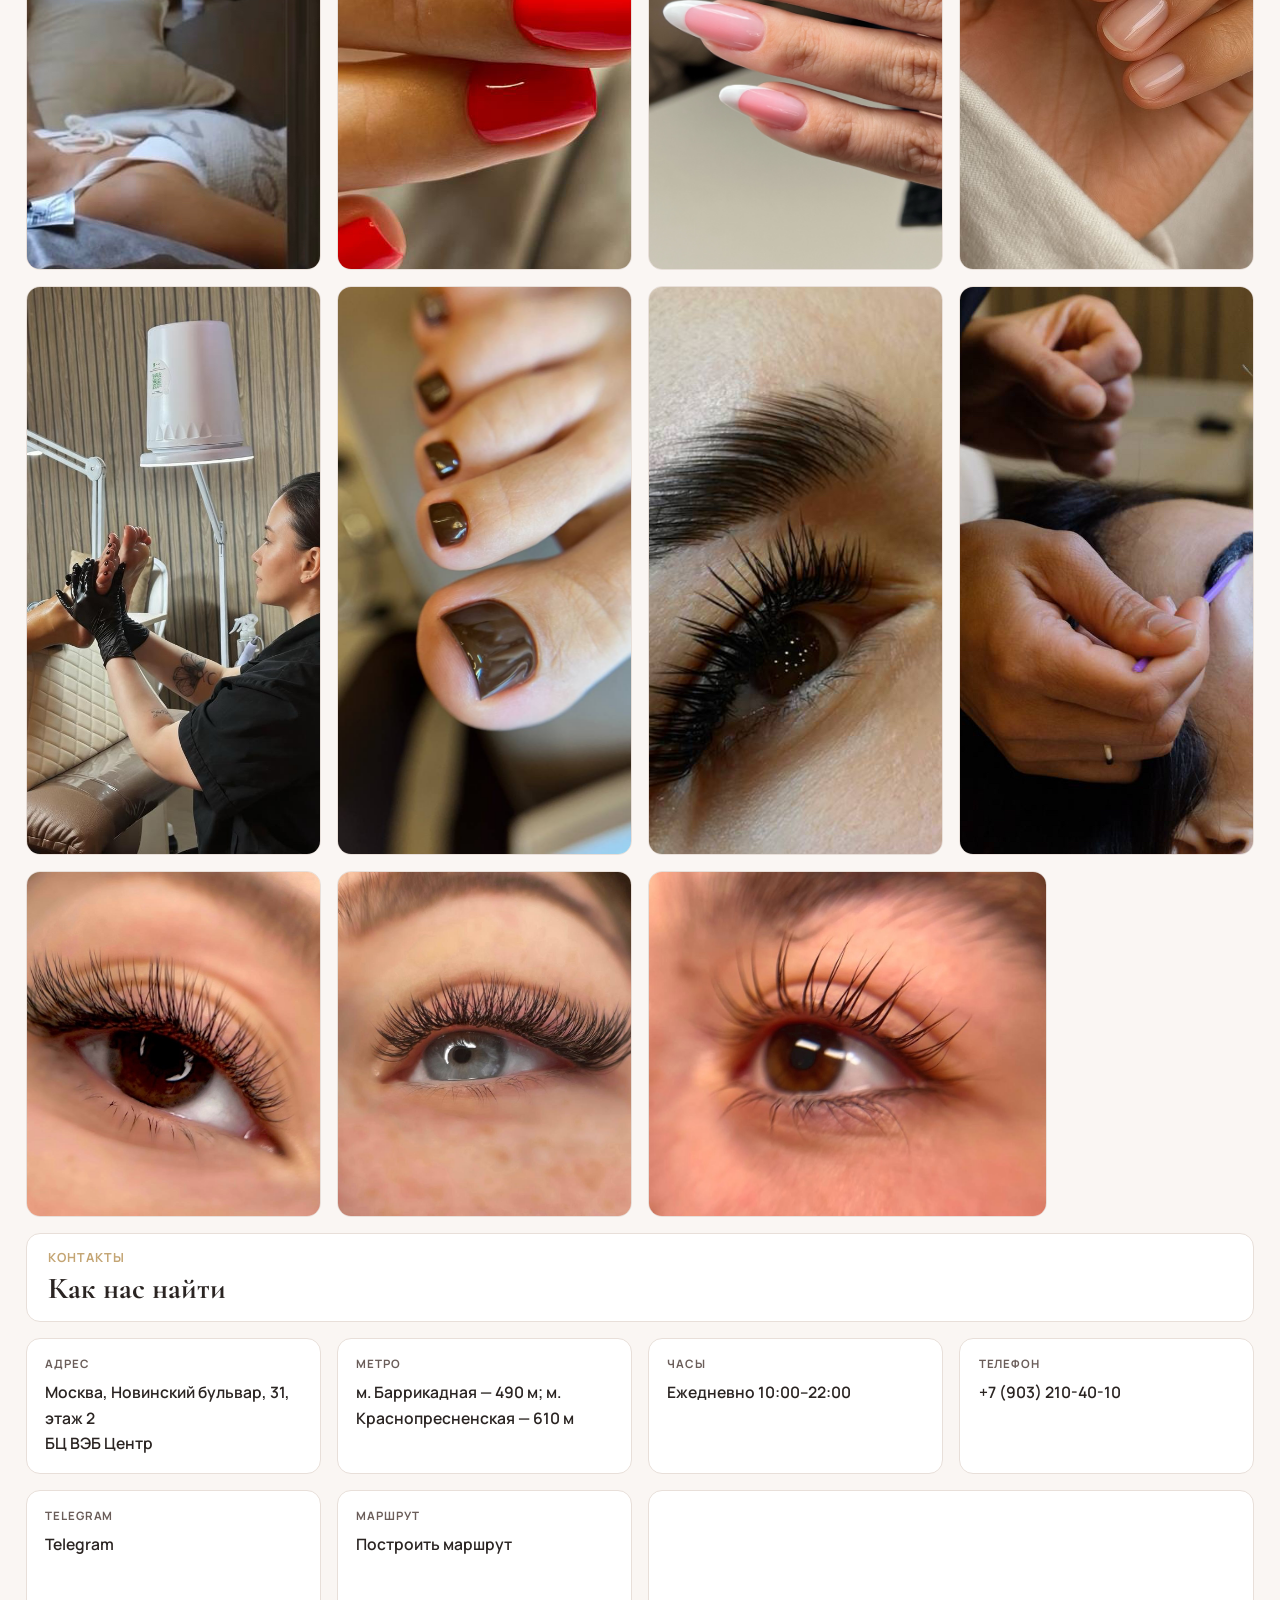
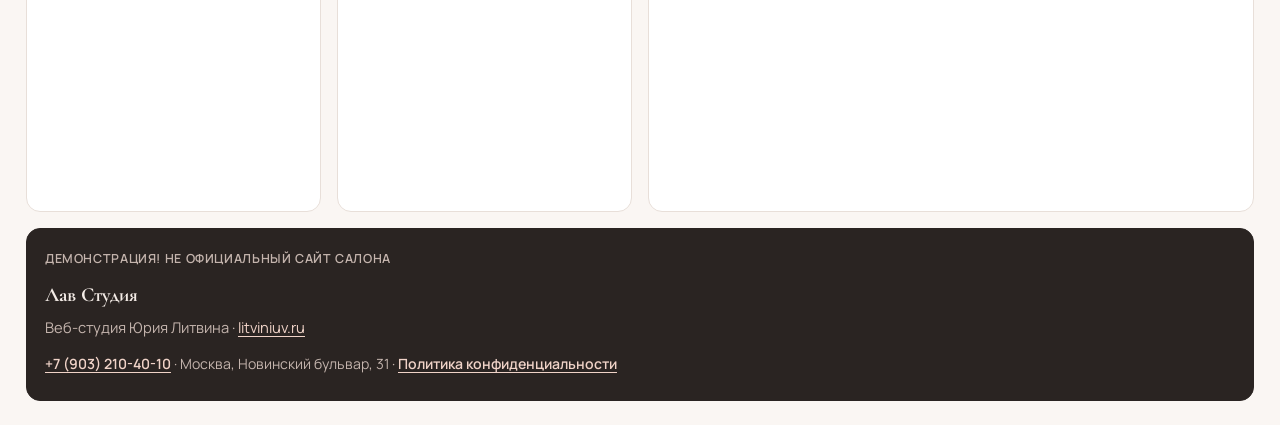
==== commit 51b1d190: "Correct metro contacts and Novinsky copy Replace the plaza distance in contacts with Barrikadnaya an" ====
--- a/index.html
+++ b/index.html
@@ -99,7 +99,7 @@
       <h2>Студия, куда хочется возвращаться</h2>
     </div>
     <article class="m-tile m-copy">
-      <p class="lede">Мы рядом с Кудринской – студия, куда хочется возвращаться: аккуратная работа и уважение к вашему времени.</p>
+      <p class="lede">На Новинском бульваре у м. Баррикадная – студия, куда хочется возвращаться: аккуратная работа и уважение к вашему времени.</p>
     </article>
     <figure class="m-tile m-photo wide">
       <img src="images/interior-06.jpg" alt="Зал с двумя креслами" width="1600" height="1200" loading="lazy">
@@ -168,7 +168,7 @@
 
     <article class="m-tile m-copy">
       <p class="eyebrow">Интерьер</p>
-      <h2>Уют рядом с Кудринской</h2>
+      <h2>Уют у м. Баррикадная</h2>
       <p class="lede">Зона ожидания, кабинеты и зал, где удобно приходить вместе.</p>
     </article>
     <figure class="m-tile m-photo">
@@ -248,7 +248,7 @@
     </article>
     <article class="m-tile m-fact">
       <b>Метро</b>
-      <span class="val">Кудринская площадь – 182 м; Баррикадная – 490 м</span>
+      <span class="val">м. Баррикадная — 490 м; м. Краснопресненская — 610 м</span>
     </article>
     <article class="m-tile m-fact">
       <b>Часы</b>
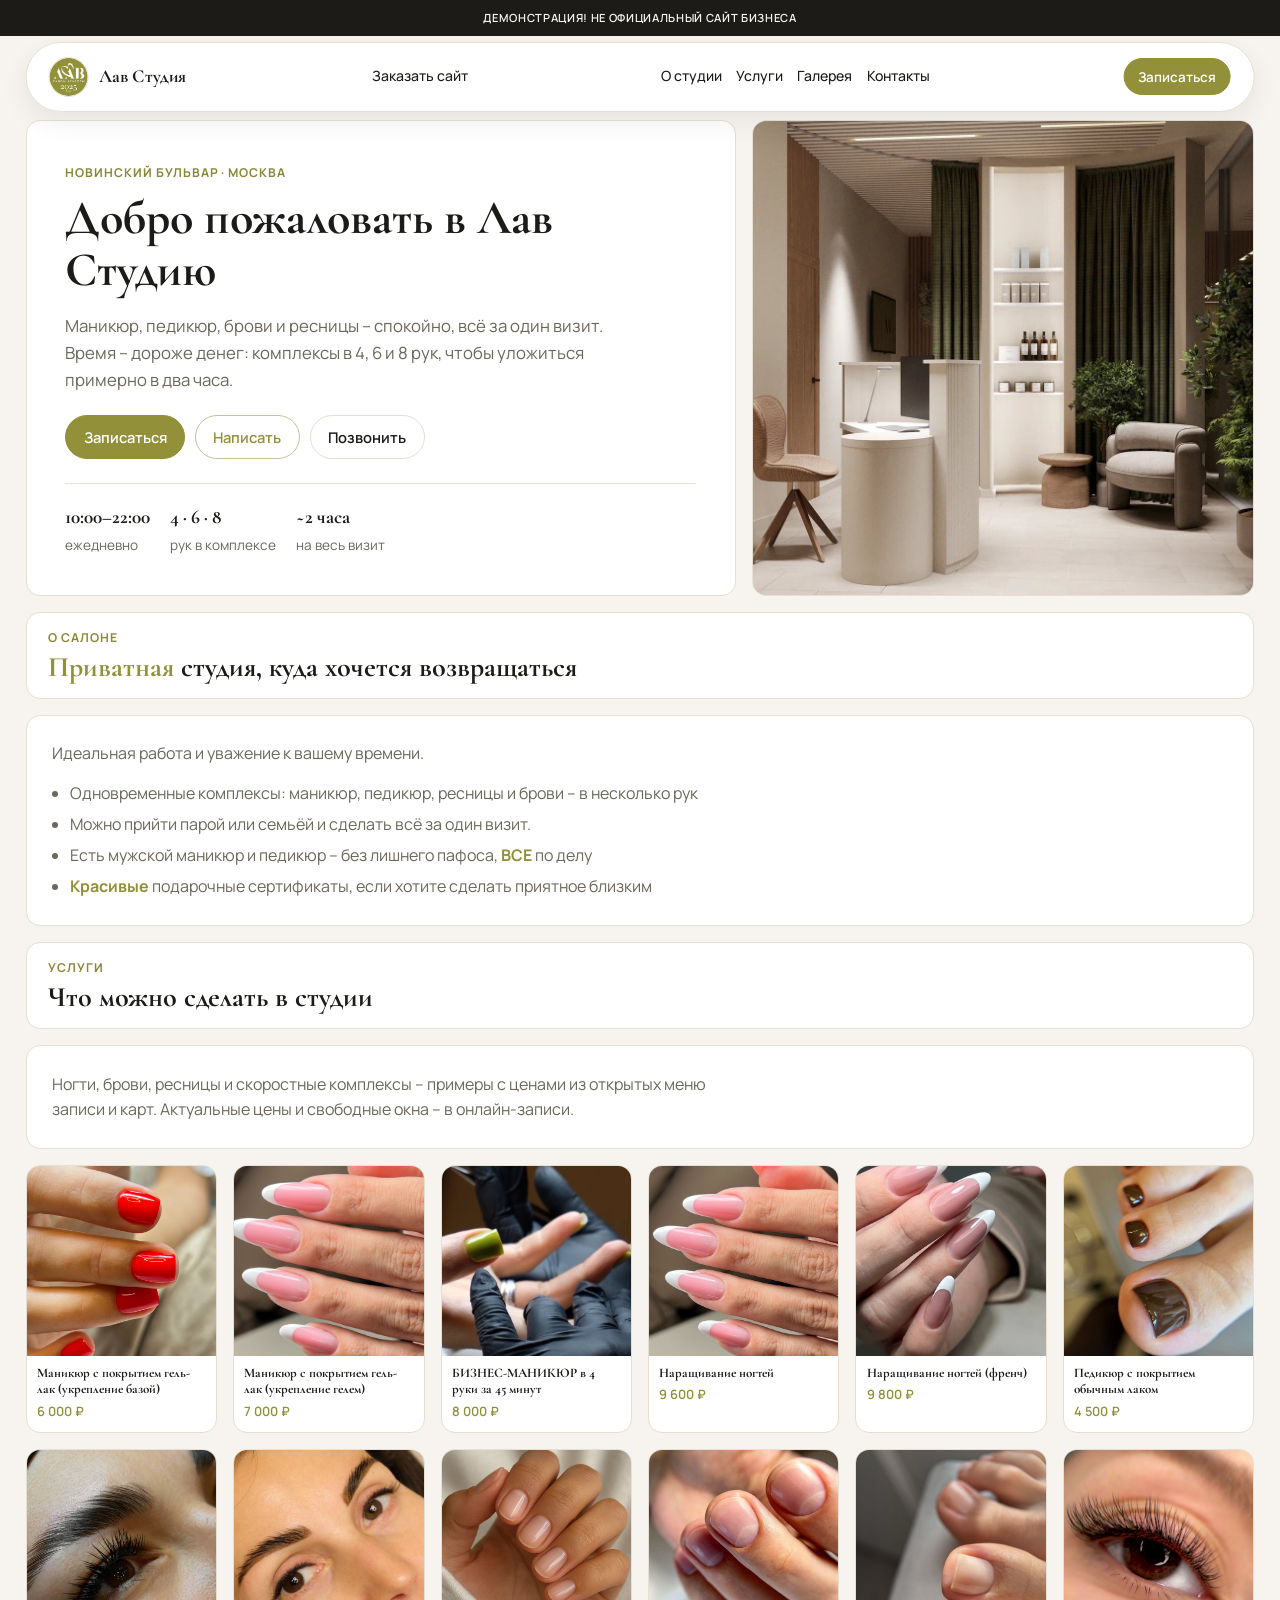
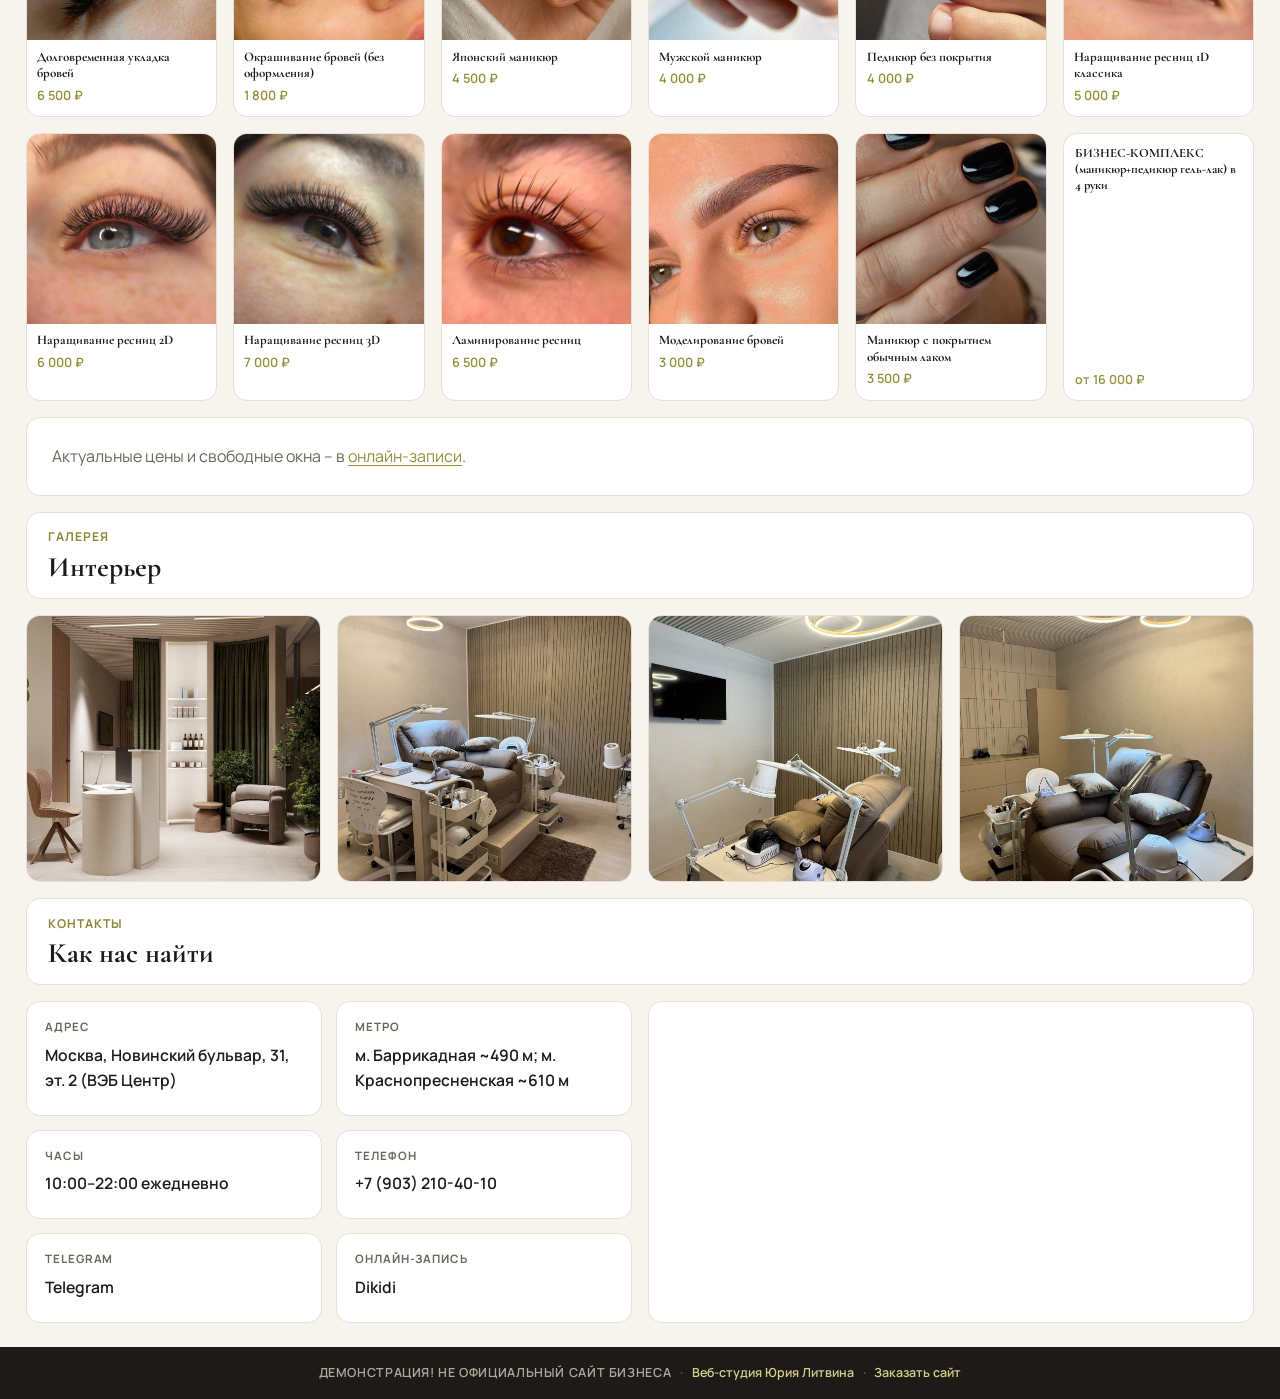
==== commit df5e2b04: "Initial demo site" ====
--- a/index.html
+++ b/index.html
@@ -4,9 +4,9 @@
   <meta charset="utf-8">
   <meta name="viewport" content="width=device-width, initial-scale=1.0">
   <meta name="robots" content="noindex, nofollow">
-  <title>Лав Студия – ногти, брови и ресницы на Новинском</title>
-  <meta name="description" content="Лав Студия на Новинском бульваре, 31: маникюр, педикюр, брови и ресницы. Комплексы в 4, 6 и 8 рук – запись онлайн ежедневно 10:00–22:00.">
-  <meta name="theme-color" content="#B76E79">
+  <title>Лав Студия – салон красоты на Новинском</title>
+  <meta name="description" content="Лав Студия на Новинском бульваре, 31: салон одновременной заботы – комплексы маникюра, педикюра, бровей и ресниц в 4, 6 или 8 рук. Запись ежедневно 10:00–22:00 у м. Баррикадная.">
+  <meta name="theme-color" content="#929039">
 
   <link rel="icon" sizes="any" href="logos/favicon.ico">
   <link rel="icon" type="image/png" sizes="32x32" href="logos/favicon-32x32.png">
@@ -17,28 +17,27 @@
   <link rel="stylesheet" href="css/fonts.css">
   <link rel="stylesheet" href="css/styles.css">
 </head>
-<body class="t-mosaic">
+<body class="t-mosaic" id="top">
   <a class="skip-link" href="#main">К содержанию</a>
 
-  <div class="demo-strip" role="note">ДЕМОНСТРАЦИЯ! НЕ ОФИЦИАЛЬНЫЙ САЙТ САЛОНА</div>
+  <div class="demo-strip" role="note">ДЕМОНСТРАЦИЯ! НЕ ОФИЦИАЛЬНЫЙ САЙТ БИЗНЕСА</div>
 
   <header class="site-header">
     <div class="container header-inner">
-      <a class="brand" href="#top" id="top">
-        <img class="brand__logo" src="logos/logo.jpg" alt="Лав Студия" width="80" height="80">
+      <a class="brand" href="#top">
+        <img class="brand__logo" src="logos/logo.png" alt="Лав Студия" width="80" height="80">
         <span class="brand__text">
           <span class="brand__name">Лав Студия</span>
-          <span class="brand__tag">Ногти · брови · ресницы</span>
         </span>
       </a>
 
-      <a class="btn btn--ghost btn--sm btn-order-desktop" href="https://litviniuv.ru" rel="noopener noreferrer">Заказать сайт</a>
+      <a class="order-link" href="https://litviniuv.ru/webstudio/order/?c=m4qx" rel="noopener noreferrer">Заказать сайт</a>
 
       <nav class="nav-desktop" aria-label="Основная навигация">
-        <a href="#about">О салоне</a>
+        <a href="#about">О студии</a>
         <a href="#services">Услуги</a>
         <a href="#gallery">Галерея</a>
-        <a href="#find-us">Как нас найти</a>
+        <a href="#contacts">Контакты</a>
       </nav>
 
       <div class="header-actions">
@@ -48,246 +47,283 @@
         </button>
       </div>
     </div>
-
+  </header>
+
+  <nav id="mobile-menu" class="nav-drawer" aria-label="Мобильное меню" hidden>
     <div class="container">
-      <nav id="mobile-menu" class="nav-mobile" aria-label="Мобильное меню" hidden>
-        <a href="https://litviniuv.ru" rel="noopener noreferrer">Заказать сайт</a>
-        <a href="#about">О салоне</a>
-        <a href="#services">Услуги</a>
-        <a href="#gallery">Галерея</a>
-        <a href="#find-us">Как нас найти</a>
-        <a class="btn btn--primary" href="https://dikidi.ru/1859659" rel="noopener noreferrer">Записаться</a>
-      </nav>
+      <a href="https://litviniuv.ru/webstudio/order/?c=m4qx" rel="noopener noreferrer">Заказать сайт</a>
+      <a href="#about">О студии</a>
+      <a href="#services">Услуги</a>
+      <a href="#gallery">Галерея</a>
+      <a href="#contacts">Контакты</a>
     </div>
-  </header>
-
-  <div class="who-built">
+  </nav>
+
+  <main id="main" class="mosaic">
+    <!-- Hero: copy + interior visual (not a services/work photo). -->
+    <section class="mosaic-band mosaic-band--hero">
+      <article class="m-tile hero-tile">
+        <p class="section__eyebrow">Новинский бульвар · Москва</p>
+        <h1 id="hero-title">Добро пожаловать в Лав Студию</h1>
+        <p class="lede">
+          Маникюр, педикюр, брови и ресницы – спокойно, всё за один визит. Время – дороже денег: комплексы в 4, 6 и 8 рук, чтобы уложиться примерно в два часа.
+        </p>
+        <div class="hero__cta">
+          <a class="btn btn--primary" href="https://dikidi.ru/1859659" rel="noopener noreferrer">Записаться</a>
+          <a class="btn btn--soft" href="https://t.me/lav_beautysalon" rel="noopener noreferrer">Написать</a>
+          <a class="btn btn--ghost" href="tel:+79032104010">Позвонить</a>
+        </div>
+        <div class="hero-facts">
+          <div class="hero-fact"><b>10:00–22:00</b><span>ежедневно</span></div>
+          <div class="hero-fact"><b>4 · 6 · 8</b><span>рук в комплексе</span></div>
+          <div class="hero-fact"><b>~2 часа</b><span>на весь визит</span></div>
+        </div>
+      </article>
+      <figure class="m-tile m-photo hero-visual">
+        <img src="images/interior-01.jpg" alt="Зона ожидания салона" width="1400" height="1050" fetchpriority="high">
+      </figure>
+    </section>
+
+    <!-- About: copy tiles only – no interiors -->
+    <section class="mosaic-band mosaic-band--alt" aria-labelledby="about-title">
+      <div class="m-tile m-head" id="about">
+        <p class="section__eyebrow">О салоне</p>
+        <h2 id="about-title"><span class="text-accent">Приватная</span> студия, куда хочется возвращаться</h2>
+      </div>
+      <article class="m-tile m-copy span-full">
+        <p class="lede">Идеальная работа и уважение к вашему времени.</p>
+        <ul>
+          <li>Одновременные комплексы: маникюр, педикюр, ресницы и брови – в несколько рук</li>
+          <li>Можно прийти парой или семьёй и сделать всё за один визит.</li>
+          <li>Есть мужской маникюр и педикюр – без лишнего пафоса, <span class="text-accent">ВСЕ</span> по делу</li>
+          <li><span class="text-accent">Красивые</span> подарочные сертификаты, если хотите сделать приятное близким</li>
+        </ul>
+      </article>
+    </section>
+
+    <!-- Services: 17 photo tiles (work-01..17) + 1 text tile = 18 -->
+    <section class="mosaic-band" aria-labelledby="services-title">
+      <div class="m-tile m-head" id="services">
+        <p class="section__eyebrow">Услуги</p>
+        <h2 id="services-title">Что можно сделать в студии</h2>
+      </div>
+      <article class="m-tile m-copy span-full">
+        <p class="lede">Ногти, брови, ресницы и скоростные комплексы – примеры с ценами из открытых меню записи и карт. Актуальные цены и свободные окна – в онлайн-записи.</p>
+      </article>
+
+      <div class="m-services-pack">
+        <article class="m-priced">
+          <img src="images/work-01.jpg" alt="Маникюр с покрытием гель-лак, укрепление базой" width="720" height="722" loading="lazy">
+          <div class="m-priced__body">
+            <h3>Маникюр с покрытием гель-лак (укрепление базой)</h3>
+            <p class="price">6 000 ₽</p>
+          </div>
+        </article>
+        <article class="m-priced">
+          <img src="images/work-02.jpg" alt="Маникюр с покрытием гель-лак, укрепление гелем" width="900" height="900" loading="lazy">
+          <div class="m-priced__body">
+            <h3>Маникюр с покрытием гель-лак (укрепление гелем)</h3>
+            <p class="price">7 000 ₽</p>
+          </div>
+        </article>
+        <article class="m-priced">
+          <img src="images/work-03.jpg" alt="Бизнес-маникюр в 4 руки за 45 минут" width="900" height="900" loading="lazy">
+          <div class="m-priced__body">
+            <h3>БИЗНЕС-МАНИКЮР в 4 руки за 45 минут</h3>
+            <p class="price">8 000 ₽</p>
+          </div>
+        </article>
+        <article class="m-priced">
+          <img src="images/work-04.jpg" alt="Наращивание ногтей миндаль" width="506" height="900" loading="lazy">
+          <div class="m-priced__body">
+            <h3>Наращивание ногтей</h3>
+            <p class="price">9 600 ₽</p>
+          </div>
+        </article>
+        <article class="m-priced">
+          <img src="images/work-05.jpg" alt="Наращивание ногтей френч" width="506" height="900" loading="lazy">
+          <div class="m-priced__body">
+            <h3>Наращивание ногтей (френч)</h3>
+            <p class="price">9 800 ₽</p>
+          </div>
+        </article>
+        <article class="m-priced">
+          <img src="images/work-06.jpg" alt="Педикюр с покрытием обычным лаком" width="506" height="900" loading="lazy">
+          <div class="m-priced__body">
+            <h3>Педикюр с покрытием обычным лаком</h3>
+            <p class="price">4 500 ₽</p>
+          </div>
+        </article>
+        <article class="m-priced">
+          <img src="images/work-07.jpg" alt="Долговременная укладка бровей" width="900" height="900" loading="lazy">
+          <div class="m-priced__body">
+            <h3>Долговременная укладка бровей</h3>
+            <p class="price">6 500 ₽</p>
+          </div>
+        </article>
+        <article class="m-priced">
+          <img src="images/work-08.jpg" alt="Окрашивание бровей" width="900" height="900" loading="lazy">
+          <div class="m-priced__body">
+            <h3>Окрашивание бровей (без оформления)</h3>
+            <p class="price">1 800 ₽</p>
+          </div>
+        </article>
+        <article class="m-priced">
+          <img src="images/work-09.jpg" alt="Японский маникюр" width="900" height="900" loading="lazy">
+          <div class="m-priced__body">
+            <h3>Японский маникюр</h3>
+            <p class="price">4 500 ₽</p>
+          </div>
+        </article>
+        <article class="m-priced">
+          <img src="images/work-10.jpg" alt="Мужской маникюр" width="900" height="900" loading="lazy">
+          <div class="m-priced__body">
+            <h3>Мужской маникюр</h3>
+            <p class="price">4 000 ₽</p>
+          </div>
+        </article>
+        <article class="m-priced">
+          <img src="images/work-11.jpg" alt="Педикюр без покрытия" width="900" height="900" loading="lazy">
+          <div class="m-priced__body">
+            <h3>Педикюр без покрытия</h3>
+            <p class="price">4 000 ₽</p>
+          </div>
+        </article>
+        <article class="m-priced">
+          <img src="images/work-12.jpg" alt="Наращивание ресниц 1D классика" width="900" height="900" loading="lazy">
+          <div class="m-priced__body">
+            <h3>Наращивание ресниц 1D классика</h3>
+            <p class="price">5 000 ₽</p>
+          </div>
+        </article>
+        <article class="m-priced">
+          <img src="images/work-13.jpg" alt="Наращивание ресниц 2D" width="900" height="900" loading="lazy">
+          <div class="m-priced__body">
+            <h3>Наращивание ресниц 2D</h3>
+            <p class="price">6 000 ₽</p>
+          </div>
+        </article>
+        <article class="m-priced">
+          <img src="images/work-14.jpg" alt="Наращивание ресниц 3D" width="900" height="900" loading="lazy">
+          <div class="m-priced__body">
+            <h3>Наращивание ресниц 3D</h3>
+            <p class="price">7 000 ₽</p>
+          </div>
+        </article>
+        <article class="m-priced">
+          <img src="images/work-15.jpg" alt="Ламинирование ресниц" width="900" height="900" loading="lazy">
+          <div class="m-priced__body">
+            <h3>Ламинирование ресниц</h3>
+            <p class="price">6 500 ₽</p>
+          </div>
+        </article>
+        <article class="m-priced">
+          <img src="images/work-16.jpg" alt="Моделирование бровей" width="900" height="900" loading="lazy">
+          <div class="m-priced__body">
+            <h3>Моделирование бровей</h3>
+            <p class="price">3 000 ₽</p>
+          </div>
+        </article>
+        <article class="m-priced">
+          <img src="images/work-17.jpg" alt="Маникюр с покрытием обычным лаком" width="900" height="900" loading="lazy">
+          <div class="m-priced__body">
+            <h3>Маникюр с покрытием обычным лаком</h3>
+            <p class="price">3 500 ₽</p>
+          </div>
+        </article>
+
+        <article class="m-svc">
+          <h3>БИЗНЕС-КОМПЛЕКС (маникюр+педикюр гель-лак) в 4 руки</h3>
+          <p class="price">от 16 000 ₽</p>
+        </article>
+      </div>
+
+      <article class="m-tile m-copy span-full">
+        <p class="lede services-note">Актуальные цены и свободные окна – в <a href="https://dikidi.ru/1859659" rel="noopener noreferrer">онлайн-записи</a>.</p>
+      </article>
+    </section>
+
+    <!-- Gallery: interiors only -->
+    <section class="mosaic-band mosaic-band--alt" aria-labelledby="gallery-title">
+      <div class="m-tile m-head" id="gallery">
+        <p class="section__eyebrow">Галерея</p>
+        <h2 id="gallery-title">Интерьер</h2>
+      </div>
+      <div class="m-gallery-pack">
+        <figure class="m-tile m-photo">
+          <img src="images/interior-01.jpg" alt="Зона ожидания салона" width="1400" height="1050" loading="lazy">
+          <figcaption>Зона ожидания</figcaption>
+        </figure>
+        <figure class="m-tile m-photo">
+          <img src="images/interior-02.jpg" alt="Рабочая зона с реклайнерами" width="1400" height="1050" loading="lazy">
+          <figcaption>Рабочая зона</figcaption>
+        </figure>
+        <figure class="m-tile m-photo">
+          <img src="images/interior-03.jpg" alt="Кабинет маникюра и педикюра" width="1400" height="1050" loading="lazy">
+          <figcaption>Маникюр и педикюр</figcaption>
+        </figure>
+        <figure class="m-tile m-photo">
+          <img src="images/interior-04.jpg" alt="Кресло-реклайнер с экраном" width="1400" height="1050" loading="lazy">
+          <figcaption>Реклайнер с экраном</figcaption>
+        </figure>
+      </div>
+    </section>
+
+    <!-- Contacts -->
+    <section class="mosaic-band mosaic-band--alt mosaic-band--contacts" aria-labelledby="contacts-title">
+      <div class="m-tile m-head" id="contacts">
+        <p class="section__eyebrow">Контакты</p>
+        <h2 id="contacts-title">Как нас найти</h2>
+      </div>
+      <div class="m-contacts-facts">
+        <article class="m-tile m-fact">
+          <b>Адрес</b>
+          <span class="val">Москва, Новинский бульвар, 31, эт. 2 (ВЭБ Центр)</span>
+        </article>
+        <article class="m-tile m-fact">
+          <b>Метро</b>
+          <span class="val">м. Баррикадная ~490 м; м. Краснопресненская ~610 м</span>
+        </article>
+        <article class="m-tile m-fact">
+          <b>Часы</b>
+          <span class="val">10:00–22:00 ежедневно</span>
+        </article>
+        <article class="m-tile m-fact">
+          <b>Телефон</b>
+          <a class="val" href="tel:+79032104010">+7 (903) 210-40-10</a>
+        </article>
+        <article class="m-tile m-fact">
+          <b>Telegram</b>
+          <a class="val" href="https://t.me/lav_beautysalon" rel="noopener noreferrer">Telegram</a>
+        </article>
+        <article class="m-tile m-fact">
+          <b>Онлайн-запись</b>
+          <a class="val" href="https://dikidi.ru/1859659" rel="noopener noreferrer">Dikidi</a>
+        </article>
+      </div>
+      <div class="m-tile m-map" aria-label="Карта проезда">
+        <iframe
+          title="Лав Студия на Яндекс Картах"
+          src="https://yandex.ru/map-widget/v1/?oid=202141686630&amp;ol=biz&amp;lang=ru_RU"
+          width="560"
+          height="400"
+          loading="lazy"
+          allowfullscreen></iframe>
+      </div>
+    </section>
+  </main>
+
+  <footer class="site-footer">
     <div class="container">
-      Демо собрала Digital-студия Юрия Литвина ·
-      <a href="https://litviniuv.ru" rel="noopener noreferrer">litviniuv.ru</a>
-      · сайт под ключ – кнопка «Заказать сайт»
+      <p class="footer-bar">
+        <span class="footer-demo">ДЕМОНСТРАЦИЯ! НЕ ОФИЦИАЛЬНЫЙ САЙТ БИЗНЕСА</span>
+        <span class="footer-sep" aria-hidden="true">·</span>
+        <a class="footer-studio" href="https://litviniuv.ru/" rel="noopener noreferrer">Веб-студия Юрия Литвина</a>
+        <span class="footer-sep" aria-hidden="true">·</span>
+        <a class="footer-order" href="https://litviniuv.ru/webstudio/order/?c=m4qx" rel="noopener noreferrer">Заказать сайт</a>
+      </p>
     </div>
-  </div>
-
-  <main id="main" class="mosaic">
-    <article class="m-tile hero-tile">
-      <p class="eyebrow">Новинский бульвар · Москва</p>
-      <h1>Добро пожаловать в Лав Студию</h1>
-      <p class="lede">
-        Маникюр, педикюр, брови и ресницы – спокойно, всё в одном визите.
-        <strong>Время – дороже денег:</strong> комплексы в 4, 6 и 8 рук, чтобы уложиться примерно в два часа.
-      </p>
-      <div class="hero__cta">
-        <a class="btn btn--primary" href="https://dikidi.ru/1859659" rel="noopener noreferrer">Записаться</a>
-        <a class="btn btn--soft" href="tel:+79032104010">Позвонить</a>
-      </div>
-      <div class="hero__links">
-        <a href="https://t.me/lav_beautysalon" rel="noopener noreferrer">Telegram</a>
-      </div>
-      <div class="hero-facts">
-        <div class="hero-fact"><b>10:00–22:00</b><span>ежедневно</span></div>
-        <div class="hero-fact"><b>4 · 6 · 8</b><span>рук в комплексе</span></div>
-        <div class="hero-fact"><b>~2 часа</b><span>на весь визит</span></div>
-      </div>
-    </article>
-    <figure class="m-tile m-photo hero-visual">
-      <img src="images/interior-01.jpg" alt="Зона ожидания салона Лав Студия" width="1280" height="960" fetchpriority="high">
-    </figure>
-
-    <div class="m-tile m-head" id="about">
-      <p class="eyebrow">О салоне</p>
-      <h2>Студия, куда хочется возвращаться</h2>
-    </div>
-    <article class="m-tile m-copy">
-      <p class="lede">На Новинском бульваре у м. Баррикадная – студия, куда хочется возвращаться: аккуратная работа и уважение к вашему времени.</p>
-    </article>
-    <figure class="m-tile m-photo wide">
-      <img src="images/interior-06.jpg" alt="Зал с двумя креслами" width="1600" height="1200" loading="lazy">
-    </figure>
-    <article class="m-tile m-copy">
-      <p class="eyebrow">Почему удобно</p>
-      <h2>Всё за один визит</h2>
-      <ul>
-        <li>Одновременные комплексы: маникюр, педикюр, ресницы и брови – в несколько рук</li>
-        <li>Можно прийти парой или семьёй и сделать всё в одном визите</li>
-        <li>Есть мужской маникюр и педикюр – без лишнего пафоса, по делу</li>
-        <li>Подарочный сертификат, если хотите сделать приятное близким</li>
-      </ul>
-    </article>
-    <figure class="m-tile m-photo">
-      <img src="images/interior-04.jpg" alt="Кресло и экран" width="1600" height="1200" loading="lazy">
-    </figure>
-    <figure class="m-tile m-photo">
-      <img src="images/interior-03.jpg" alt="Маникюр и педикюр" width="1600" height="1200" loading="lazy">
-    </figure>
-
-    <div class="m-tile m-head" id="services">
-      <p class="eyebrow">Услуги</p>
-      <h2>Что можно сделать в студии</h2>
-    </div>
-    <article class="m-tile m-service">
-      <h3>Ногти</h3>
-      <ul>
-        <li>Маникюр без покрытия, с лаком или с гель-лаком</li>
-        <li>Японский маникюр</li>
-        <li>Наращивание ногтей</li>
-        <li>Педикюр без покрытия, с лаком или с гель-лаком</li>
-        <li>Педикюр Smart 2.0</li>
-        <li>Уход для беременных (маникюр и педикюр)</li>
-        <li>Мужской маникюр и педикюр</li>
-        <li>Укрепление IBX System</li>
-        <li>VIP-кабинет – комплекс одновременных услуг</li>
-      </ul>
-    </article>
-    <article class="m-tile m-service">
-      <h3>Брови</h3>
-      <ul>
-        <li>Моделирование: оформление и окрашивание</li>
-        <li>Долговременная укладка бровей</li>
-      </ul>
-    </article>
-    <article class="m-tile m-service">
-      <h3>Ресницы</h3>
-      <ul>
-        <li>Наращивание 1D, 2D, 3D</li>
-        <li>Ламинирование ресниц</li>
-      </ul>
-    </article>
-    <article class="m-tile m-service">
-      <h3>Ещё</h3>
-      <ul>
-        <li>Восковая депиляция верхней губы и подбородка</li>
-      </ul>
-      <p class="lede" style="margin-top:1rem;font-size:0.92rem">Без цен на демо – актуальный прайс появится после подтверждения салоном.</p>
-    </article>
-
-    <div class="m-tile m-head" id="gallery">
-      <p class="eyebrow">Галерея</p>
-      <h2>Интерьер и работы</h2>
-    </div>
-
-    <article class="m-tile m-copy">
-      <p class="eyebrow">Интерьер</p>
-      <h2>Уют у м. Баррикадная</h2>
-      <p class="lede">Зона ожидания, кабинеты и зал, где удобно приходить вместе.</p>
-    </article>
-    <figure class="m-tile m-photo">
-      <img src="images/interior-02.jpg" alt="Рабочее место" width="853" height="1280" loading="lazy">
-      <figcaption>Рабочее место</figcaption>
-    </figure>
-    <figure class="m-tile m-photo">
-      <img src="images/interior-05.jpg" alt="Кабинет" width="1600" height="1200" loading="lazy">
-      <figcaption>Кабинет</figcaption>
-    </figure>
-    <figure class="m-tile m-photo">
-      <img src="images/interior-07.jpg" alt="Ресепшен" width="1600" height="1200" loading="lazy">
-      <figcaption>Ресепшен</figcaption>
-    </figure>
-    <figure class="m-tile m-photo">
-      <img src="images/interior-08.jpg" alt="Интерьер студии" width="1600" height="1200" loading="lazy">
-      <figcaption>Интерьер студии</figcaption>
-    </figure>
-
-    <article class="m-tile m-copy span-2">
-      <p class="eyebrow">Работы</p>
-      <h2>Ногти, брови, ресницы</h2>
-      <p class="lede">Гости часто отмечают покрытие, уют и то, что всё успевают за один заход.</p>
-    </article>
-    <figure class="m-tile m-photo tall">
-      <img src="images/work-01-complex.jpg" alt="VIP-кабинет, комплекс" width="590" height="592" loading="lazy">
-      <figcaption>VIP-кабинет · комплекс</figcaption>
-    </figure>
-    <figure class="m-tile m-photo">
-      <img src="images/work-04-manicure-gel.jpg" alt="Маникюр с гель-лаком" width="720" height="722" loading="lazy">
-      <figcaption>Маникюр с гель-лаком</figcaption>
-    </figure>
-    <figure class="m-tile m-photo">
-      <img src="images/work-07-nails-ext.jpg" alt="Наращивание ногтей, френч" width="1440" height="2560" loading="lazy">
-      <figcaption>Наращивание ногтей · френч</figcaption>
-    </figure>
-    <figure class="m-tile m-photo">
-      <img src="images/work-11-manicure-japan.jpg" alt="Японский маникюр" width="736" height="1104" loading="lazy">
-      <figcaption>Японский маникюр</figcaption>
-    </figure>
-    <figure class="m-tile m-photo">
-      <img src="images/work-05-pedicure-smart.jpg" alt="Педикюр Smart 2.0 с гель-лаком" width="768" height="1024" loading="lazy">
-      <figcaption>Педикюр Smart 2.0 с гель-лаком</figcaption>
-    </figure>
-    <figure class="m-tile m-photo">
-      <img src="images/work-08-pedicure-gel.jpg" alt="Педикюр с гель-лаком" width="720" height="1280" loading="lazy">
-      <figcaption>Педикюр с гель-лаком</figcaption>
-    </figure>
-    <figure class="m-tile m-photo">
-      <img src="images/work-02-brows-lam.jpg" alt="Долговременная укладка бровей" width="646" height="644" loading="lazy">
-      <figcaption>Долговременная укладка бровей</figcaption>
-    </figure>
-    <figure class="m-tile m-photo">
-      <img src="images/work-03-brows-model.jpg" alt="Моделирование бровей" width="852" height="854" loading="lazy">
-      <figcaption>Моделирование бровей</figcaption>
-    </figure>
-    <figure class="m-tile m-photo">
-      <img src="images/work-06-lashes-1d.jpg" alt="Наращивание ресниц 1D" width="1280" height="989" loading="lazy">
-      <figcaption>Наращивание ресниц 1D</figcaption>
-    </figure>
-    <figure class="m-tile m-photo">
-      <img src="images/work-10-lashes-2d.jpg" alt="Наращивание ресниц 2D" width="1280" height="1097" loading="lazy">
-      <figcaption>Наращивание ресниц 2D</figcaption>
-    </figure>
-    <figure class="m-tile m-photo wide">
-      <img src="images/work-09-lashes-lam.jpg" alt="Ламинирование ресниц" width="1097" height="823" loading="lazy">
-      <figcaption>Ламинирование ресниц</figcaption>
-    </figure>
-
-    <div class="m-tile m-head" id="find-us">
-      <p class="eyebrow">Контакты</p>
-      <h2>Как нас найти</h2>
-    </div>
-    <article class="m-tile m-fact">
-      <b>Адрес</b>
-      <span class="val">Москва, Новинский бульвар, 31, этаж 2<br>БЦ ВЭБ Центр</span>
-    </article>
-    <article class="m-tile m-fact">
-      <b>Метро</b>
-      <span class="val">м. Баррикадная — 490 м; м. Краснопресненская — 610 м</span>
-    </article>
-    <article class="m-tile m-fact">
-      <b>Часы</b>
-      <span class="val">Ежедневно 10:00–22:00</span>
-    </article>
-    <article class="m-tile m-fact">
-      <b>Телефон</b>
-      <a class="val" href="tel:+79032104010">+7 (903) 210-40-10</a>
-    </article>
-    <article class="m-tile m-fact">
-      <b>Telegram</b>
-      <a class="val" href="https://t.me/lav_beautysalon" rel="noopener noreferrer">Telegram</a>
-    </article>
-    <article class="m-tile m-fact">
-      <b>Маршрут</b>
-      <a class="val" href="https://yandex.ru/maps/org/lav_studiya/202141686630" rel="noopener noreferrer" target="_blank">Построить маршрут</a>
-    </article>
-
-    <div class="m-tile m-map" aria-label="Карта проезда">
-      <iframe
-        title="Лав Студия на Яндекс Картах"
-        src="https://yandex.ru/map-widget/v1/?oid=202141686630&amp;ol=biz&amp;lang=ru_RU"
-        width="560"
-        height="400"
-        loading="lazy"
-        allowfullscreen></iframe>
-    </div>
-
-    <footer class="m-tile m-foot" role="contentinfo">
-      <p class="footer-demo">ДЕМОНСТРАЦИЯ! НЕ ОФИЦИАЛЬНЫЙ САЙТ САЛОНА</p>
-      <p class="footer-brand">Лав Студия</p>
-      <p class="footer-studio">Веб-студия Юрия Литвина · <a href="https://litviniuv.ru" rel="noopener noreferrer">litviniuv.ru</a></p>
-      <p class="footer-meta">
-        <a href="tel:+79032104010">+7 (903) 210-40-10</a>
-        · Москва, Новинский бульвар, 31
-        · <a href="privacy-policy/">Политика конфиденциальности</a>
-      </p>
-    </footer>
-  </main>
+  </footer>
 
   <script src="js/main.js" defer></script>
 </body>
--- a/css/styles.css
+++ b/css/styles.css
@@ -1,26 +1,42 @@
-/* Лав Студия · site-3 · mosaic (photo + copy tiles) */
+/* Лав Студия · t-mosaic · cream/ink/olive from m4qx
+ *
+ * Breakpoints (documented):
+ *   ≤1023px  – mobile/tablet stack matching site-1 feel
+ *              (padding ~3.1rem, alt surfaces, svc/gallery at 480/768/960)
+ *   ≥960px   – desktop nav (burger hidden), like site-1
+ *   ≥1024px  – desktop mosaic grid (body.t-mosaic / main.mosaic)
+ */
 
 :root {
-  --bg: #faf6f3;
+  --bg: #f7f4ef;
   --surface: #ffffff;
-  --text: #2a2422;
-  --muted: #6b5e5a;
-  --primary: #b76e79;
-  --primary-hover: #9a5a64;
-  --accent: #c4a574;
-  --line: #e8dfd9;
-  --shadow: 0 10px 30px rgba(42, 36, 34, 0.08);
+  --ink: #1c1b18;
+  --text: #1c1b18;
+  --muted: #6b675c;
+  --accent: #8a8838;
+  --accent-strong: #929039;
+  --accent-hover: #6f6d2c;
+  --blush: #d9cfc4;
+  --taupe: #a89f92;
+  --line: #e5dfd4;
+  --shadow: 0 10px 28px rgba(28, 27, 24, 0.07);
   --radius: 16px;
   --radius-sm: 10px;
   --radius-md: 14px;
   --header-h: 4.25rem;
   --demo-h: 2.25rem;
-  --focus: 0 0 0 3px rgba(183, 110, 121, 0.45);
+  --max: 68rem;
+  --focus: 0 0 0 3px rgba(138, 136, 56, 0.4);
+  --z-strip: 140;
+  --z-header: 130;
+  --z-drawer: 125;
 }
 
 *,
 *::before,
-*::after { box-sizing: border-box; }
+*::after {
+  box-sizing: border-box;
+}
 
 html {
   scroll-behavior: smooth;
@@ -35,20 +51,29 @@
   color: var(--text);
   background: var(--bg);
   overflow-x: hidden;
-}
-
-body.is-menu-open { overflow: hidden; }
-
-img { max-width: 100%; height: auto; display: block; }
+  padding-top: calc(var(--demo-h) + var(--header-h));
+}
+
+img {
+  max-width: 100%;
+  height: auto;
+  display: block;
+}
 
 a {
-  color: var(--primary);
+  color: var(--accent-strong);
   text-decoration-thickness: 1px;
   text-underline-offset: 0.18em;
 }
-a:hover { color: var(--primary-hover); }
-
-:focus { outline: none; }
+
+a:hover {
+  color: var(--accent-hover);
+}
+
+:focus {
+  outline: none;
+}
+
 :focus-visible {
   outline: none;
   box-shadow: var(--focus);
@@ -60,29 +85,35 @@
   left: -9999px;
   top: 0;
   z-index: 1000;
-  background: var(--text);
+  background: var(--ink);
   color: #fff;
   padding: 0.5rem 1rem;
 }
-.skip-link:focus { left: 0.5rem; top: 0.5rem; }
+
+.skip-link:focus {
+  left: 0.5rem;
+  top: 0.5rem;
+}
 
 .container {
-  width: min(100% - 2rem, 68rem);
+  width: min(100% - 2rem, var(--max));
   margin-inline: auto;
 }
 
 .demo-strip {
-  position: sticky;
+  position: fixed;
   top: 0;
-  z-index: 100;
+  left: 0;
+  right: 0;
+  z-index: var(--z-strip);
   min-height: var(--demo-h);
   display: flex;
   align-items: center;
   justify-content: center;
   padding: 0.4rem 0.75rem;
-  background: #2a2422;
-  color: #faf6f3;
-  font-size: 0.72rem;
+  background: var(--ink);
+  color: var(--bg);
+  font-size: 0.7rem;
   font-weight: 600;
   letter-spacing: 0.06em;
   text-transform: uppercase;
@@ -91,32 +122,43 @@
 }
 
 .site-header {
-  position: sticky;
+  position: fixed;
+  left: 0;
+  right: 0;
+  width: 100%;
   top: var(--demo-h);
-  z-index: 50;
-  background: rgba(250, 246, 243, 0.94);
+  z-index: var(--z-header);
+  background: rgba(247, 244, 239, 0.92);
   backdrop-filter: blur(10px);
   border-bottom: 1px solid var(--line);
+}
+
+.site-header.is-menu-open {
+  background: var(--bg);
+  backdrop-filter: none;
 }
 
 .header-inner {
   display: flex;
   align-items: center;
   justify-content: space-between;
-  gap: 0.75rem;
+  gap: 0.6rem;
   min-height: var(--header-h);
-  padding-block: 0.55rem;
+  padding-block: 0.5rem;
 }
 
 .brand {
   display: flex;
   align-items: center;
-  gap: 0.65rem;
+  gap: 0.6rem;
   min-width: 0;
   color: inherit;
   text-decoration: none;
 }
-.brand:hover { color: inherit; }
+
+.brand:hover {
+  color: inherit;
+}
 
 .brand__logo {
   width: 2.5rem;
@@ -128,37 +170,62 @@
   flex-shrink: 0;
 }
 
+.brand__text {
+  min-width: 0;
+}
+
 .brand__name {
+  display: block;
   font-family: var(--font-display);
   font-weight: 700;
-  font-size: 1.2rem;
+  font-size: 1.15rem;
   line-height: 1.15;
-}
-
-.brand__tag {
-  display: none;
-  color: var(--muted);
-  font-size: 0.75rem;
-  line-height: 1.2;
-  margin-top: 0.1rem;
+  letter-spacing: 0.01em;
+  white-space: nowrap;
+  overflow: hidden;
+  text-overflow: ellipsis;
 }
 
 .header-actions {
   display: flex;
   align-items: center;
-  gap: 0.5rem;
+  gap: 0.45rem;
   flex-shrink: 0;
-}
-
-.nav-desktop { display: none; }
+  margin-left: auto;
+}
+
+.nav-desktop {
+  display: none;
+}
+
 .nav-desktop a {
   color: var(--text);
   text-decoration: none;
-  font-size: 0.9rem;
+  font-size: 0.88rem;
   font-weight: 500;
-  padding: 0.35rem 0.45rem;
-}
-.nav-desktop a:hover { color: var(--primary); }
+  padding: 0.35rem 0.4rem;
+}
+
+.nav-desktop a:hover {
+  color: var(--accent-strong);
+}
+
+.order-link {
+  display: none;
+  color: var(--text);
+  text-decoration: none;
+  font-size: 0.88rem;
+  font-weight: 500;
+  white-space: nowrap;
+  padding: 0.35rem 0.4rem;
+  border-bottom: 1px solid transparent;
+}
+
+.order-link:hover {
+  color: var(--accent-strong);
+  text-decoration: underline;
+  text-underline-offset: 0.2em;
+}
 
 .btn {
   display: inline-flex;
@@ -177,16 +244,20 @@
   cursor: pointer;
   transition: background 0.15s ease, color 0.15s ease, border-color 0.15s ease;
 }
-.btn:hover { text-decoration: none; }
+
+.btn:hover {
+  text-decoration: none;
+}
 
 .btn--primary {
-  background: var(--primary);
+  background: var(--accent-strong);
   color: #fff;
-  border-color: var(--primary);
-}
+  border-color: var(--accent-strong);
+}
+
 .btn--primary:hover {
-  background: var(--primary-hover);
-  border-color: var(--primary-hover);
+  background: var(--accent-hover);
+  border-color: var(--accent-hover);
   color: #fff;
 }
 
@@ -195,36 +266,36 @@
   color: var(--text);
   border-color: var(--line);
 }
+
 .btn--ghost:hover {
   border-color: var(--accent);
   color: var(--text);
-  background: #fff;
+  background: var(--surface);
 }
 
 .btn--soft {
-  background: #fff;
-  color: var(--primary);
-  border-color: color-mix(in srgb, var(--primary) 35%, var(--line));
-}
+  background: var(--surface);
+  color: var(--accent-strong);
+  border-color: color-mix(in srgb, var(--accent) 35%, var(--line));
+}
+
 .btn--soft:hover {
-  background: #fff8f7;
-  color: var(--primary-hover);
+  background: #faf8f3;
+  color: var(--accent-hover);
 }
 
 .btn--sm {
-  min-height: 2.4rem;
-  padding: 0.4rem 0.9rem;
-  font-size: 0.85rem;
-}
-
-.btn-order-desktop { display: none; }
+  min-height: 2.35rem;
+  padding: 0.35rem 0.85rem;
+  font-size: 0.84rem;
+}
 
 .burger {
-  width: 2.75rem;
-  height: 2.75rem;
+  width: 2.65rem;
+  height: 2.65rem;
   border: 1px solid var(--line);
   border-radius: 999px;
-  background: #fff;
+  background: var(--surface);
   display: inline-flex;
   flex-direction: column;
   align-items: center;
@@ -233,26 +304,75 @@
   cursor: pointer;
   padding: 0;
 }
+
 .burger span {
   display: block;
-  width: 1.1rem;
+  width: 1.05rem;
   height: 2px;
   background: var(--text);
   border-radius: 1px;
   transition: transform 0.2s ease, opacity 0.2s ease;
 }
-.burger[aria-expanded="true"] span:nth-child(1) { transform: translateY(7px) rotate(45deg); }
-.burger[aria-expanded="true"] span:nth-child(2) { opacity: 0; }
-.burger[aria-expanded="true"] span:nth-child(3) { transform: translateY(-7px) rotate(-45deg); }
-
-.nav-mobile {
+
+.burger[aria-expanded="true"] span:nth-child(1) {
+  transform: translateY(7px) rotate(45deg);
+}
+
+.burger[aria-expanded="true"] span:nth-child(2) {
+  opacity: 0;
+}
+
+.burger[aria-expanded="true"] span:nth-child(3) {
+  transform: translateY(-7px) rotate(-45deg);
+}
+
+
+/* Mobile menu open: lock page; chrome already fixed so no sticky jump */
+html.is-menu-open {
+  overflow: hidden;
+  overscroll-behavior: none;
+}
+
+body.is-menu-open {
+  position: fixed;
+  left: 0;
+  right: 0;
+  width: 100%;
+  overflow: hidden;
+  overscroll-behavior: none;
+  touch-action: none;
+}
+
+body.is-menu-open .nav-drawer {
+  touch-action: pan-y;
+}
+
+.nav-drawer {
+  position: fixed;
+  top: calc(var(--demo-h) + var(--header-h));
+  left: 0;
+  right: 0;
+  z-index: var(--z-drawer);
   display: none;
-  border-top: 1px solid var(--line);
+  max-height: calc(100vh - var(--demo-h) - var(--header-h));
+  overflow-y: auto;
   background: var(--bg);
-  padding: 0.75rem 0 1.25rem;
-}
-.nav-mobile.is-open { display: block; }
-.nav-mobile a {
+  border-bottom: 1px solid var(--line);
+  box-shadow: var(--shadow);
+  padding: 0.5rem 0 1.25rem;
+}
+
+.nav-drawer[hidden] {
+  display: none !important;
+}
+
+.nav-drawer.is-open {
+  display: block !important;
+  -webkit-overflow-scrolling: touch;
+  overscroll-behavior: contain;
+}
+
+.nav-drawer a {
   display: block;
   padding: 0.85rem 0;
   color: var(--text);
@@ -260,45 +380,89 @@
   font-weight: 500;
   border-bottom: 1px solid var(--line);
 }
-.nav-mobile a:hover { color: var(--primary); }
-.nav-mobile .btn { width: 100%; margin-top: 1rem; }
-
-.who-built {
-  padding: 0.85rem 0;
-  border-bottom: 1px solid var(--line);
-  background: #fff;
-  font-size: 0.88rem;
-  color: var(--muted);
-}
-.who-built a { font-weight: 600; }
-
-.section__eyebrow,
-.eyebrow {
+
+.nav-drawer a:hover {
+  color: var(--accent-strong);
+}
+
+.nav-drawer .btn {
+  width: 100%;
+  margin-top: 1rem;
+}
+
+.section__eyebrow {
   display: inline-block;
-  margin: 0 0 0.6rem;
+  margin: 0 0 0.55rem;
   color: var(--accent);
-  font-size: 0.78rem;
+  font-size: 0.76rem;
   font-weight: 700;
   letter-spacing: 0.08em;
   text-transform: uppercase;
 }
 
-.section__title {
-  margin: 0 0 1rem;
-  font-family: var(--font-display);
-  font-size: clamp(1.75rem, 4vw, 2.4rem);
+.text-accent {
+  color: var(--accent-strong);
   font-weight: 700;
-  line-height: 1.15;
-}
-
-/* Mosaic grid: mobile single column */
+}
+
+/* ------------------------------------------------------------------ */
+/* Mobile / tablet stack (≤1023px) – site-1 structure & spacing       */
+/* ------------------------------------------------------------------ */
+
 .mosaic {
-  display: grid;
-  grid-template-columns: 1fr;
-  gap: 0.85rem;
-  padding: 1rem 0 1.5rem;
-  width: min(100% - 2rem, 100rem);
+  display: block;
+  width: 100%;
+  margin: 0;
+  padding: 0;
+}
+
+.mosaic-band {
+  padding: 3.1rem 0;
+  width: 100%;
+}
+
+.mosaic-band--hero {
+  padding: 2.4rem 0 3rem;
+  position: relative;
+  overflow: hidden;
+}
+
+.mosaic-band--hero::before {
+  content: "";
+  position: absolute;
+  inset: auto -20% -40% 35%;
+  height: 70%;
+  background:
+    radial-gradient(circle at 30% 40%, rgba(146, 144, 57, 0.14), transparent 55%),
+    radial-gradient(circle at 70% 60%, rgba(168, 159, 146, 0.2), transparent 50%);
+  pointer-events: none;
+}
+
+.mosaic-band--alt {
+  background: var(--surface);
+}
+
+.mosaic-band > .m-tile,
+.mosaic-band > .m-services-pack,
+.mosaic-band > .m-gallery-pack,
+.mosaic-band > .m-contacts-facts {
+  width: min(100% - 2rem, var(--max));
   margin-inline: auto;
+}
+
+.mosaic-band > .m-tile + .m-tile,
+.mosaic-band > .m-tile + .m-services-pack,
+.mosaic-band > .m-tile + .m-gallery-pack,
+.mosaic-band > .m-tile + .m-contacts-facts,
+.mosaic-band > .m-services-pack + .m-tile,
+.mosaic-band > .m-gallery-pack + .m-tile,
+.mosaic-band > .m-contacts-facts + .m-tile {
+  margin-top: 1rem;
+}
+
+.mosaic-band--hero > .m-tile {
+  position: relative;
+  z-index: 1;
 }
 
 .m-tile {
@@ -311,51 +475,58 @@
 }
 
 .m-head {
-  padding: 1rem 1.2rem;
+  padding: 0;
   display: flex;
   flex-direction: column;
   justify-content: center;
   gap: 0.25rem;
   scroll-margin-top: 6rem;
-}
-.m-head .eyebrow { margin-bottom: 0; }
+  background: transparent;
+  border: 0;
+  border-radius: 0;
+  overflow: visible;
+}
+
+.m-head .section__eyebrow {
+  margin-bottom: 0;
+}
+
 .m-head h2 {
   margin: 0;
   font-family: var(--font-display);
-  font-size: clamp(1.4rem, 4vw, 1.9rem);
+  font-size: clamp(1.7rem, 4vw, 2.35rem);
   font-weight: 700;
   line-height: 1.15;
 }
 
 .hero-tile {
-  padding: clamp(1.4rem, 4vw, 2.4rem);
-}
+  padding: 0;
+  background: transparent;
+  border: 0;
+  border-radius: 0;
+  overflow: visible;
+}
+
 .hero-tile h1 {
   margin: 0 0 1rem;
   font-family: var(--font-display);
-  font-size: clamp(2rem, 7vw, 3rem);
+  font-size: clamp(1.85rem, 6vw, 3rem);
   font-weight: 700;
-  line-height: 1.08;
-}
+  line-height: 1.1;
+}
+
 .hero-tile .lede {
   margin: 0 0 1.35rem;
   color: var(--muted);
   font-size: 1.05rem;
-}
-.hero-tile .lede strong { color: var(--text); font-weight: 600; }
+  max-width: 36rem;
+}
 
 .hero__cta {
   display: flex;
   flex-wrap: wrap;
-  gap: 0.65rem;
-  margin-bottom: 1rem;
-}
-
-.hero__links {
-  display: flex;
-  flex-wrap: wrap;
-  gap: 0.75rem 1.25rem;
-  font-size: 0.95rem;
+  gap: 0.6rem;
+  margin-bottom: 0.25rem;
 }
 
 .hero-facts {
@@ -366,12 +537,14 @@
   padding-top: 1.1rem;
   border-top: 1px solid var(--line);
 }
+
 .hero-fact b {
   display: block;
   font-family: var(--font-display);
   font-size: 1.2rem;
   font-weight: 700;
 }
+
 .hero-fact span {
   display: block;
   font-size: 0.85rem;
@@ -379,17 +552,33 @@
   margin-top: 0.15rem;
 }
 
+/* Mobile hero card = work shot (not interior) */
+.hero-visual {
+  margin-top: 1.75rem !important;
+  box-shadow: var(--shadow);
+}
+
+.hero-visual img {
+  width: 100%;
+  aspect-ratio: 4 / 3;
+  min-height: 0;
+  object-fit: cover;
+  background: #ebe6dc;
+}
+
 .m-photo {
-  min-height: 200px;
-}
+  min-height: 0;
+}
+
 .m-photo img {
   width: 100%;
-  height: 100%;
-  min-height: 200px;
+  height: auto;
+  min-height: 0;
+  aspect-ratio: 4 / 3;
   object-fit: cover;
-  background: #efe8e3;
-}
-.m-photo.tall img { min-height: 260px; }
+  background: #ebe6dc;
+}
+
 .m-photo figcaption {
   padding: 0.65rem 0.85rem 0.85rem;
   font-size: 0.85rem;
@@ -397,49 +586,139 @@
 }
 
 .m-copy {
-  padding: clamp(1.25rem, 3vw, 1.85rem);
+  padding: 0;
   display: flex;
   flex-direction: column;
   justify-content: center;
-}
+  background: transparent;
+  border: 0;
+  border-radius: 0;
+  overflow: visible;
+}
+
 .m-copy h2 {
   margin: 0 0 0.75rem;
   font-family: var(--font-display);
   font-size: clamp(1.35rem, 3.5vw, 1.85rem);
   font-weight: 700;
 }
+
 .m-copy .lede,
 .m-copy p {
   margin: 0;
   color: var(--muted);
-}
+  max-width: 42rem;
+}
+
 .m-copy ul {
   margin: 0.85rem 0 0;
   padding-left: 1.1rem;
   color: var(--muted);
 }
-.m-copy li + li { margin-top: 0.35rem; }
-
-.m-service {
-  padding: 1.15rem 1.2rem 1.25rem;
-}
-.m-service h3 {
-  margin: 0 0 0.65rem;
+
+.m-copy li + li {
+  margin-top: 0.35rem;
+}
+
+.services-note {
+  margin-top: 0.25rem;
+}
+
+/* Dense services grid – mobile like site-1 service-grid */
+.m-services-pack {
+  display: grid;
+  grid-template-columns: 1fr;
+  gap: 0.85rem;
+}
+
+.m-priced {
+  display: flex;
+  flex-direction: column;
+  margin: 0;
+  background: var(--surface);
+  border: 1px solid var(--line);
+  border-radius: var(--radius-md);
+  overflow: hidden;
+  min-width: 0;
+  box-shadow: var(--shadow);
+}
+
+.m-priced img {
+  width: 100%;
+  aspect-ratio: 1 / 1;
+  object-fit: cover;
+  background: #ebe6dc;
+}
+
+.m-priced__body {
+  padding: 0.75rem 0.85rem 0.9rem;
+  display: flex;
+  flex-direction: column;
+  gap: 0.3rem;
+  flex: 1;
+}
+
+.m-priced h3 {
+  margin: 0;
   font-family: var(--font-display);
-  font-size: 1.3rem;
+  font-size: 0.95rem;
   font-weight: 700;
-}
-.m-service ul {
-  margin: 0;
-  padding-left: 1.1rem;
-  color: var(--muted);
-  font-size: 0.95rem;
-}
-.m-service li + li { margin-top: 0.3rem; }
+  line-height: 1.25;
+}
+
+.m-priced .price {
+  margin: 0;
+  color: var(--accent-strong);
+  font-weight: 600;
+  font-size: 0.88rem;
+}
+
+/* Compact text-only service tiles */
+.m-svc {
+  margin: 0;
+  padding: 0.75rem 0.85rem;
+  display: flex;
+  flex-direction: column;
+  justify-content: space-between;
+  gap: 0.4rem;
+  background: var(--surface);
+  border: 1px solid var(--line);
+  border-radius: var(--radius-md);
+  min-width: 0;
+  box-shadow: var(--shadow);
+}
+
+.m-svc h3 {
+  margin: 0;
+  font-family: var(--font-display);
+  font-size: 0.88rem;
+  font-weight: 700;
+  line-height: 1.25;
+}
+
+.m-svc .price {
+  margin: 0;
+  color: var(--accent-strong);
+  font-weight: 600;
+  font-size: 0.85rem;
+}
+
+.m-gallery-pack {
+  display: grid;
+  grid-template-columns: 1fr;
+  gap: 0.85rem;
+}
+
+.m-gallery-pack .m-tile {
+  width: 100%;
+  margin: 0;
+  box-shadow: var(--shadow);
+}
 
 .m-fact {
   padding: 1rem 1.15rem;
 }
+
 .m-fact b {
   display: block;
   font-size: 0.72rem;
@@ -448,6 +727,7 @@
   color: var(--muted);
   margin-bottom: 0.4rem;
 }
+
 .m-fact .val,
 .m-fact a.val {
   font-size: 0.98rem;
@@ -455,21 +735,32 @@
   color: var(--text);
   text-decoration: none;
 }
-.m-fact a.val:hover { color: var(--primary); }
-
-.m-book {
-  padding: clamp(1.25rem, 3vw, 1.75rem);
-  text-align: center;
-  background: linear-gradient(160deg, #fff 0%, #fff8f5 100%);
-}
-.m-book p {
-  margin: 0 0 1rem;
-  color: var(--muted);
+
+.m-fact a.val:hover {
+  color: var(--accent-strong);
+}
+
+/* Contacts facts pack: stacks on mobile; left column on desktop */
+.m-contacts-facts {
+  display: grid;
+  grid-template-columns: 1fr;
+  gap: 0.85rem;
+  width: min(100% - 2rem, var(--max));
+  margin-inline: auto;
+}
+
+.m-contacts-facts > .m-tile {
+  width: 100%;
+  margin-inline: 0;
 }
 
 .m-map {
   min-height: 260px;
-}
+  border-radius: var(--radius);
+  overflow: hidden;
+  box-shadow: var(--shadow);
+}
+
 .m-map iframe {
   display: block;
   width: 100%;
@@ -478,39 +769,53 @@
   border: 0;
 }
 
-.m-foot {
-  padding: 1.25rem 1.15rem 1.5rem;
-  background: #2a2422;
-  color: #f3ebe6;
-  border-color: #2a2422;
-}
-.m-foot a { color: #f0d3c8; }
-.m-foot a:hover { color: #fff; }
+.site-footer {
+  padding: 1.1rem 0;
+  background: var(--ink);
+  color: #f3efe8;
+}
+
+.site-footer a {
+  color: #d4d08a;
+  text-decoration: none;
+}
+
+.site-footer a:hover {
+  color: #fff;
+  text-decoration: underline;
+}
+
+.footer-bar {
+  margin: 0;
+  display: flex;
+  flex-wrap: wrap;
+  align-items: center;
+  justify-content: center;
+  gap: 0.35rem 0.55rem;
+  text-align: center;
+  font-size: 0.78rem;
+  line-height: 1.4;
+}
+
 .footer-demo {
-  margin: 0 0 0.65rem;
-  font-size: 0.78rem;
+  margin: 0;
   letter-spacing: 0.05em;
   text-transform: uppercase;
   font-weight: 600;
-  color: #c4b4ad;
-}
-.footer-brand {
-  margin: 0 0 0.3rem;
-  font-family: var(--font-display);
-  font-size: 1.25rem;
-  font-weight: 700;
-}
-.footer-studio {
-  margin: 0 0 0.85rem;
-  color: #c4b4ad;
-  font-size: 0.92rem;
-}
-.footer-meta {
-  margin: 0;
-  font-size: 0.88rem;
-  color: #c4b4ad;
-}
-.footer-meta a { font-weight: 600; }
+  color: #b0aa9c;
+}
+
+.footer-sep {
+  color: #6f6a60;
+  font-weight: 600;
+}
+
+.footer-studio,
+.footer-order {
+  margin: 0;
+  font-weight: 600;
+  white-space: nowrap;
+}
 
 .page-simple {
   min-height: 70vh;
@@ -518,66 +823,170 @@
   align-content: center;
   padding: 3rem 0;
 }
+
 .page-simple h1 {
   margin: 0 0 0.75rem;
   font-family: var(--font-display);
   font-size: clamp(1.8rem, 5vw, 2.4rem);
 }
+
 .page-simple p {
   margin: 0 0 1.25rem;
   color: var(--muted);
   max-width: 36rem;
 }
 
+@media (max-width: 360px) {
+  .footer-bar {
+    font-size: 0.7rem;
+    gap: 0.25rem 0.4rem;
+  }
+}
+
+/* site-1 parity: 2-col services/gallery from 480 */
 @media (min-width: 480px) {
-  .brand__tag { display: block; }
-  .mosaic {
+  .m-services-pack {
     grid-template-columns: repeat(2, minmax(0, 1fr));
   }
-  .m-head,
-  .hero-tile,
-  .m-book,
-  .m-map,
-  .m-foot { grid-column: span 2; }
-  .m-copy.span-2 { grid-column: span 2; }
+
+  .m-gallery-pack {
+    grid-template-columns: repeat(2, minmax(0, 1fr));
+  }
 }
 
 @media (min-width: 768px) {
-  .mosaic {
-    grid-template-columns: repeat(6, minmax(0, 1fr));
-    gap: 1rem;
-  }
-  .m-head { grid-column: span 6; }
-  .hero-tile { grid-column: span 4; }
-  .hero-visual { grid-column: span 2; min-height: 100%; }
-  .hero-visual img { min-height: 100%; height: 100%; }
-  .m-copy { grid-column: span 3; }
-  .m-copy.span-2 { grid-column: span 3; }
-  .m-photo { grid-column: span 2; }
-  .m-photo.wide { grid-column: span 3; }
-  .m-photo.tall { grid-column: span 2; }
-  .m-service { grid-column: span 3; }
-  .m-fact { grid-column: span 2; }
-  .m-book { grid-column: span 3; }
-  .m-map { grid-column: span 3; min-height: 300px; }
-  .m-map iframe { min-height: 300px; }
-  .m-foot { grid-column: span 6; }
-}
-
-@media (min-width: 1024px) {
-  .burger { display: none; }
-  .btn-order-desktop { display: inline-flex; flex-shrink: 0; margin-left: 0.5rem; }
+  .mosaic-band--hero {
+    display: grid;
+    grid-template-columns: 1.1fr 0.9fr;
+    align-items: center;
+    gap: 2rem;
+    width: min(100% - 2rem, var(--max));
+    margin-inline: auto;
+    padding-inline: 0;
+  }
+
+  .mosaic-band--hero::before {
+    inset: auto -10% -30% 50%;
+  }
+
+  .mosaic-band--hero > .m-tile,
+  .mosaic-band--hero > .hero-visual {
+    width: auto;
+    margin-inline: 0;
+  }
+
+  .hero-visual {
+    margin-top: 0 !important;
+  }
+
+  .m-services-pack {
+    grid-template-columns: repeat(3, minmax(0, 1fr));
+  }
+
+  .m-gallery-pack {
+    grid-template-columns: repeat(2, minmax(0, 1fr));
+  }
+
+  .mosaic-band--contacts {
+    display: grid;
+    grid-template-columns: 1fr;
+    row-gap: 0.85rem;
+    width: 100%;
+    padding-inline: max(1rem, calc((100% - var(--max)) / 2));
+    box-sizing: border-box;
+  }
+
+  .mosaic-band--contacts .m-head {
+    grid-column: 1 / -1;
+    width: auto;
+    margin-inline: 0;
+  }
+
+  .mosaic-band--contacts .m-contacts-facts {
+    width: auto;
+    margin-inline: 0;
+    grid-template-columns: repeat(2, minmax(0, 1fr));
+    gap: 0.85rem;
+  }
+
+  .mosaic-band--contacts .m-tile {
+    width: auto;
+    margin-inline: 0;
+    margin-top: 0;
+  }
+
+  .mosaic-band--contacts .m-map {
+    grid-column: 1 / -1;
+    min-height: 320px;
+  }
+
+  .mosaic-band--contacts .m-map iframe {
+    min-height: 320px;
+  }
+}
+
+/* site-1: desktop nav from 960; gallery 4-col */
+@media (min-width: 960px) {
+  .burger {
+    display: none;
+  }
+
+  .order-link {
+    display: inline;
+    flex-shrink: 0;
+  }
+
   .nav-desktop {
     display: flex;
     align-items: center;
-    gap: 0.15rem;
-    margin-left: auto;
-    margin-right: 0.75rem;
-  }
-
+    gap: 0.1rem;
+    margin-right: 0.5rem;
+  }
+
+  .header-actions {
+    margin-left: 0;
+  }
+
+  .header-inner {
+    gap: 0.75rem;
+  }
+
+  .nav-drawer {
+    display: none !important;
+  }
+
+  .m-gallery-pack {
+    grid-template-columns: repeat(4, minmax(0, 1fr));
+  }
+
+  .m-services-pack {
+    grid-template-columns: repeat(3, minmax(0, 1fr));
+  }
+}
+
+/* ------------------------------------------------------------------ */
+/* Desktop mosaic ≥1024px – t-mosaic grid                             */
+/* ------------------------------------------------------------------ */
+@media (min-width: 1024px) {
+  html {
+    scroll-padding-top: 7.5rem;
+  }
+
+  .m-head {
+    scroll-margin-top: 7.5rem;
+  }
+
+  .mosaic-band--hero::before {
+    content: none;
+  }
+
+  /* Pill header keeps position:fixed from menu fix; center without left/right stretch */
   .site-header {
+    left: 50%;
+    right: auto;
     width: min(1600px, calc(100% - 2 * clamp(1rem, 2vw, 2rem)));
-    margin: 0.65rem auto 0;
+    transform: translateX(-50%);
+    margin: 0;
     top: calc(var(--demo-h) + 0.35rem);
     border: 1px solid var(--line);
     border-radius: 999px;
@@ -585,47 +994,221 @@
     background: var(--surface);
     backdrop-filter: none;
   }
-  .site-header .container { width: 100%; }
+
+  .site-header .container {
+    width: 100%;
+  }
+
   .header-inner {
     padding-inline: 1.4rem;
     width: 100%;
   }
-  .nav-mobile { display: none !important; }
-
-  .who-built { border-bottom: 0; background: transparent; }
 
   .mosaic {
+    display: grid;
     grid-template-columns: repeat(12, minmax(0, 1fr));
     gap: 1rem;
     max-width: 1600px;
     padding: 1rem clamp(1rem, 2vw, 2rem) 1.5rem;
     width: 100%;
-  }
-
-  .m-head { grid-column: span 12; padding: 0.9rem 1.35rem; }
-  .hero-tile { grid-column: span 7; }
-  .hero-visual { grid-column: span 5; min-height: 360px; }
-  .hero-visual img { min-height: 360px; }
-
-  .m-copy { grid-column: span 4; }
-  .m-copy.span-2 { grid-column: span 4; }
-  .m-photo { grid-column: span 3; min-height: 200px; }
-  .m-photo.wide { grid-column: span 4; }
-  .m-photo.tall { grid-column: span 3; }
-  .m-photo.span-4 { grid-column: span 4; }
-  .m-photo.span-6 { grid-column: span 6; }
-
-  .m-service { grid-column: span 3; }
-  .m-fact { grid-column: span 3; }
-  .m-book { grid-column: span 6; }
-  .m-map { grid-column: span 6; min-height: 320px; }
-  .m-map iframe { min-height: 320px; }
-  .m-foot { grid-column: span 12; }
+    margin-inline: auto;
+  }
+
+  /* Bands dissolve so children join mosaic grid */
+  .mosaic-band {
+    display: contents;
+    padding: 0;
+    background: transparent;
+  }
+
+  .mosaic-band > .m-tile,
+  .mosaic-band > .m-services-pack,
+  .mosaic-band > .m-gallery-pack,
+  .mosaic-band > .m-contacts-facts {
+    width: auto;
+    margin-inline: 0;
+  }
+
+  .mosaic-band > .m-tile + .m-tile,
+  .mosaic-band > .m-tile + .m-services-pack,
+  .mosaic-band > .m-tile + .m-gallery-pack,
+  .mosaic-band > .m-tile + .m-contacts-facts,
+  .mosaic-band > .m-services-pack + .m-tile,
+  .mosaic-band > .m-gallery-pack + .m-tile,
+  .mosaic-band > .m-contacts-facts + .m-tile {
+    margin-top: 0;
+  }
+
+  .m-tile {
+    background: var(--surface);
+    border: 1px solid var(--line);
+    border-radius: var(--radius-md);
+    overflow: hidden;
+  }
+
+  .m-head {
+    grid-column: span 12;
+    padding: 0.9rem 1.35rem;
+    background: var(--surface);
+    border: 1px solid var(--line);
+    border-radius: var(--radius-md);
+    overflow: hidden;
+  }
+
+  .m-head h2 {
+    font-size: clamp(1.4rem, 2.2vw, 1.9rem);
+  }
+
+  .hero-tile {
+    grid-column: span 7;
+    padding: clamp(1.4rem, 3vw, 2.4rem);
+    background: var(--surface);
+    border: 1px solid var(--line);
+    border-radius: var(--radius-md);
+    overflow: hidden;
+  }
+
+  .hero-visual {
+    grid-column: span 5;
+    margin-top: 0 !important;
+    min-height: 280px;
+    box-shadow: none;
+  }
+
+  .hero-visual img {
+    width: 100%;
+    height: 100%;
+    min-height: 280px;
+    aspect-ratio: auto;
+    object-fit: cover;
+  }
+
+  .m-copy {
+    grid-column: span 6;
+    padding: clamp(1.25rem, 2vw, 1.85rem);
+    background: var(--surface);
+    border: 1px solid var(--line);
+    border-radius: var(--radius-md);
+    overflow: hidden;
+  }
+
+  .m-copy.span-full {
+    grid-column: span 12;
+  }
+
+  /* Services: pack dissolves into 12-col mosaic; span 2 = exactly 6 per row (18 = 3 rows). */
+  .m-services-pack {
+    display: contents;
+  }
+
+  .m-services-pack > .m-priced,
+  .m-services-pack > .m-svc {
+    grid-column: span 2;
+    min-width: 0;
+    box-shadow: none;
+  }
+
+  .m-priced__body {
+    padding: 0.55rem 0.65rem 0.7rem;
+    gap: 0.2rem;
+  }
+
+  .m-priced h3 {
+    font-size: 0.82rem;
+  }
+
+  .m-priced .price {
+    font-size: 0.8rem;
+  }
+
+  .m-svc {
+    padding: 0.65rem 0.7rem;
+    min-height: 5.5rem;
+  }
+
+  .m-svc h3 {
+    font-size: 0.8rem;
+  }
+
+  .m-svc .price {
+    font-size: 0.78rem;
+  }
+
+  .m-gallery-pack {
+    grid-column: span 12;
+    display: grid;
+    grid-template-columns: repeat(4, minmax(0, 1fr));
+    gap: 1rem;
+  }
+
+  .m-gallery-pack .m-tile {
+    box-shadow: none;
+  }
+
+  .m-gallery-pack .m-photo img {
+    min-height: 200px;
+    height: 100%;
+    aspect-ratio: 4 / 3;
+  }
+
+  /* Contacts: left 6 cols = six fact mosaics (2×3); right 6 cols = map */
+  .m-contacts-facts {
+    grid-column: span 6;
+    width: auto;
+    margin-inline: 0;
+    display: grid;
+    grid-template-columns: repeat(2, minmax(0, 1fr));
+    gap: 1rem;
+    align-content: stretch;
+  }
+
+  .m-contacts-facts > .m-fact {
+    grid-column: auto;
+    box-shadow: none;
+    height: 100%;
+  }
+
+  .m-map {
+    grid-column: span 6;
+    min-height: 100%;
+    align-self: stretch;
+    box-shadow: none;
+  }
+
+  .m-map iframe {
+    min-height: 100%;
+    height: 100%;
+  }
+
+  /* Reset contacts tablet grid when band is contents */
+  .mosaic-band--contacts {
+    display: contents;
+    width: auto;
+    margin: 0;
+    padding: 0;
+  }
+
+  .mosaic-band--contacts .m-head {
+    grid-column: span 12;
+  }
+
+  .mosaic-band--contacts .m-contacts-facts {
+    grid-column: span 6;
+  }
+
+  .mosaic-band--contacts .m-map {
+    grid-column: span 6;
+  }
 }
 
 @media (prefers-reduced-motion: reduce) {
-  html { scroll-behavior: auto; }
-  *, *::before, *::after {
+  html {
+    scroll-behavior: auto;
+  }
+
+  *,
+  *::before,
+  *::after {
     transition: none !important;
     animation: none !important;
   }
